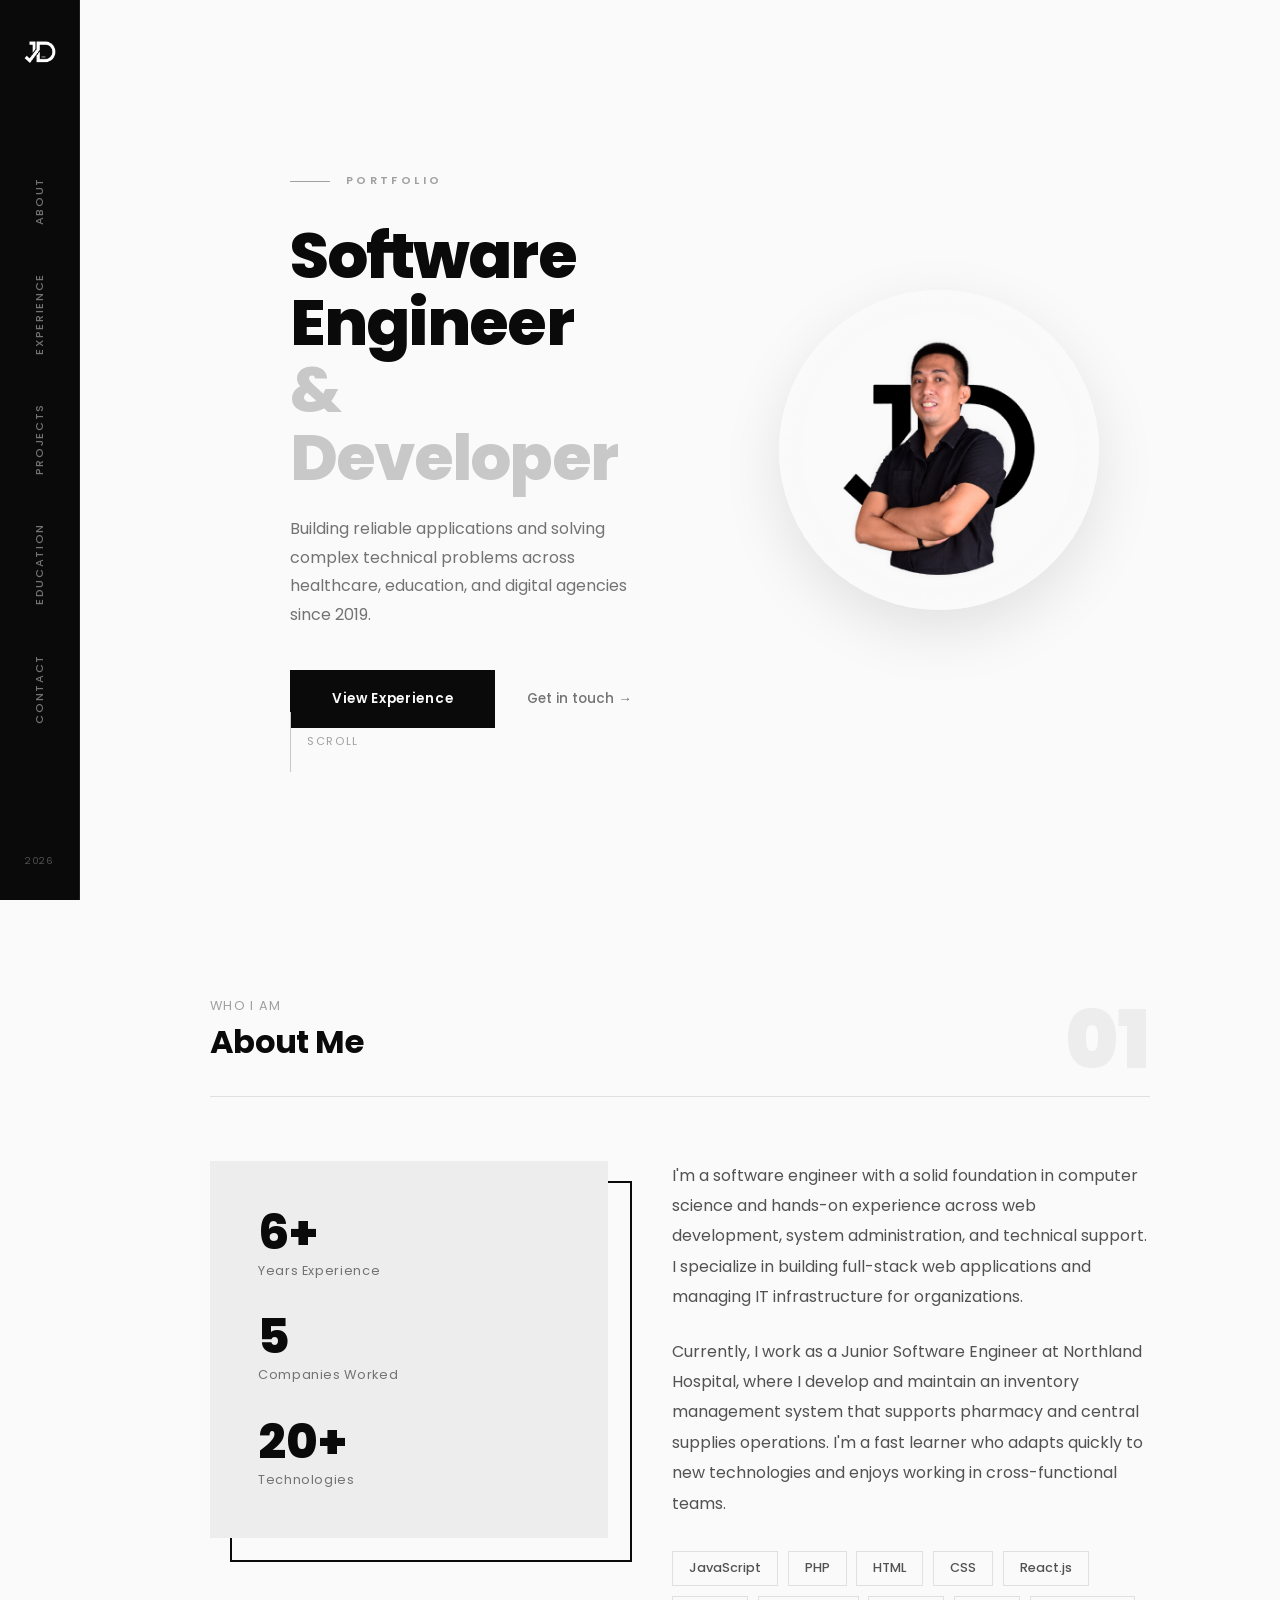
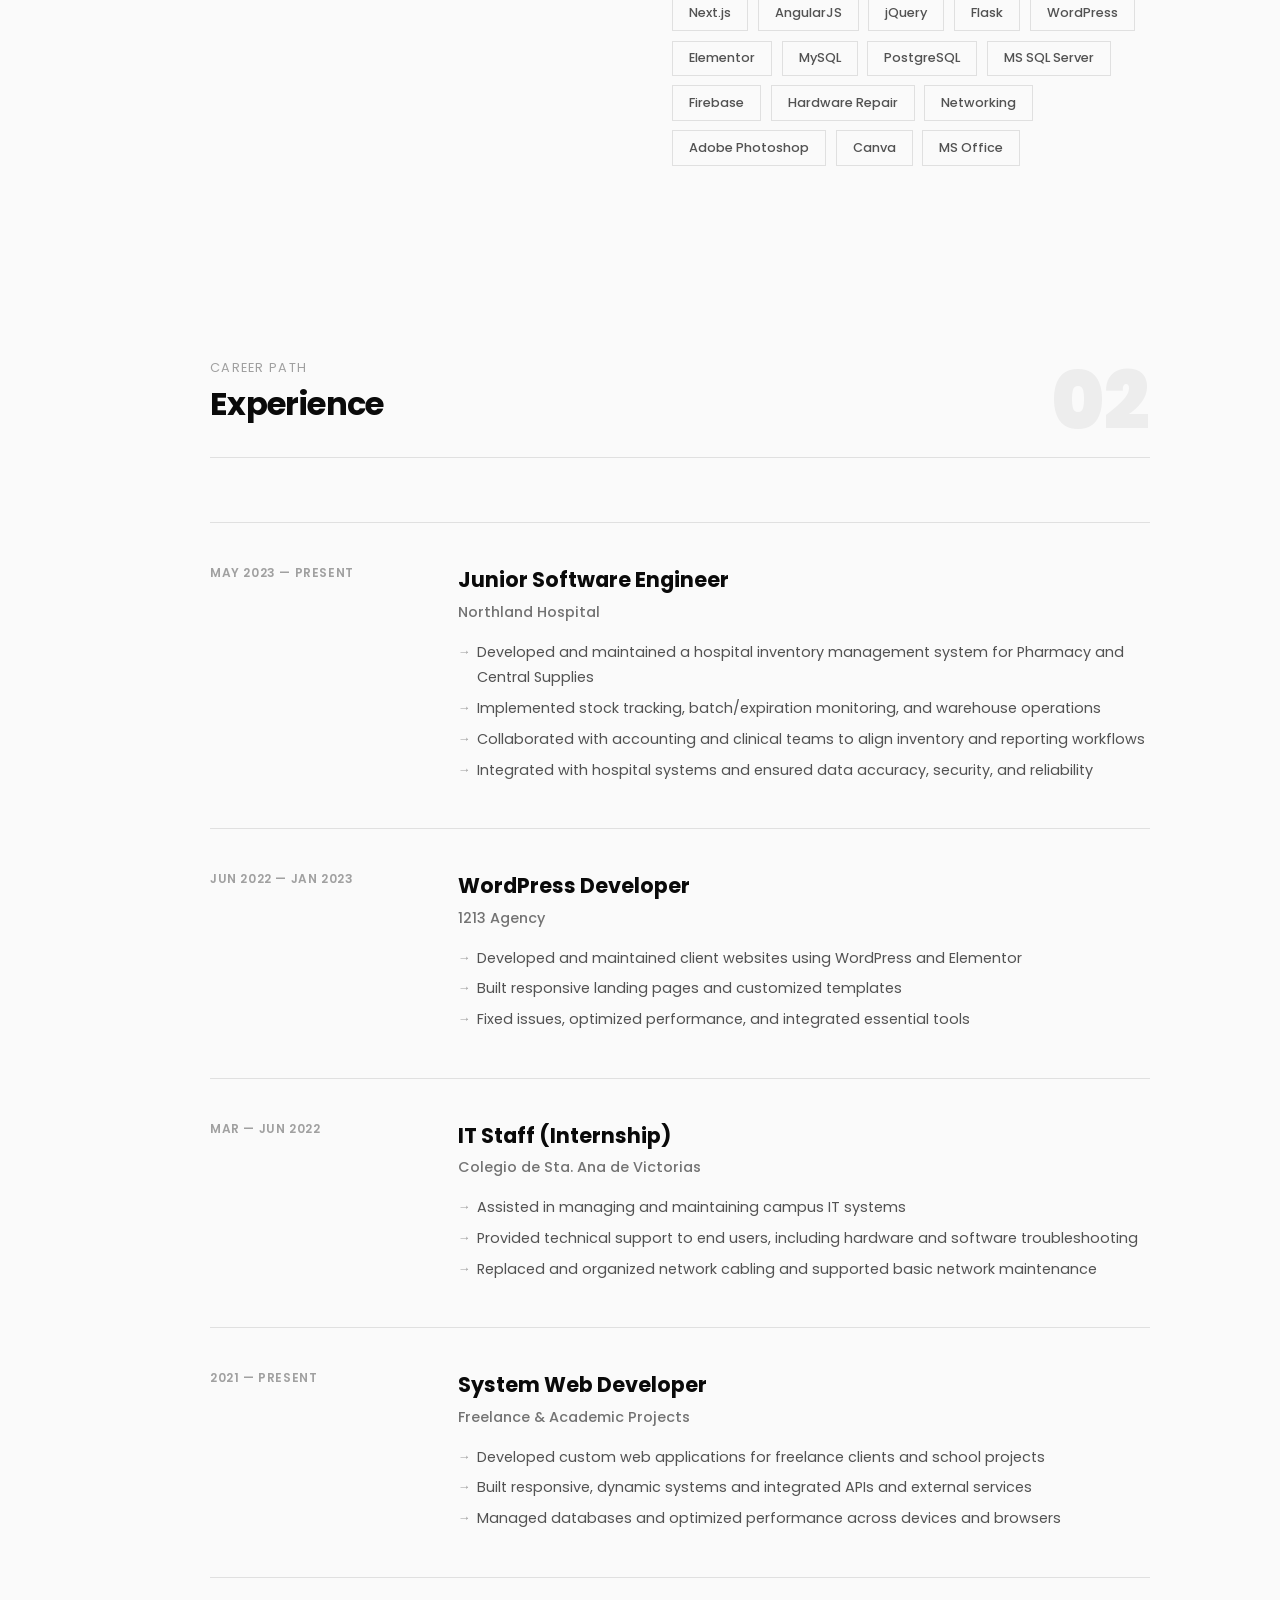
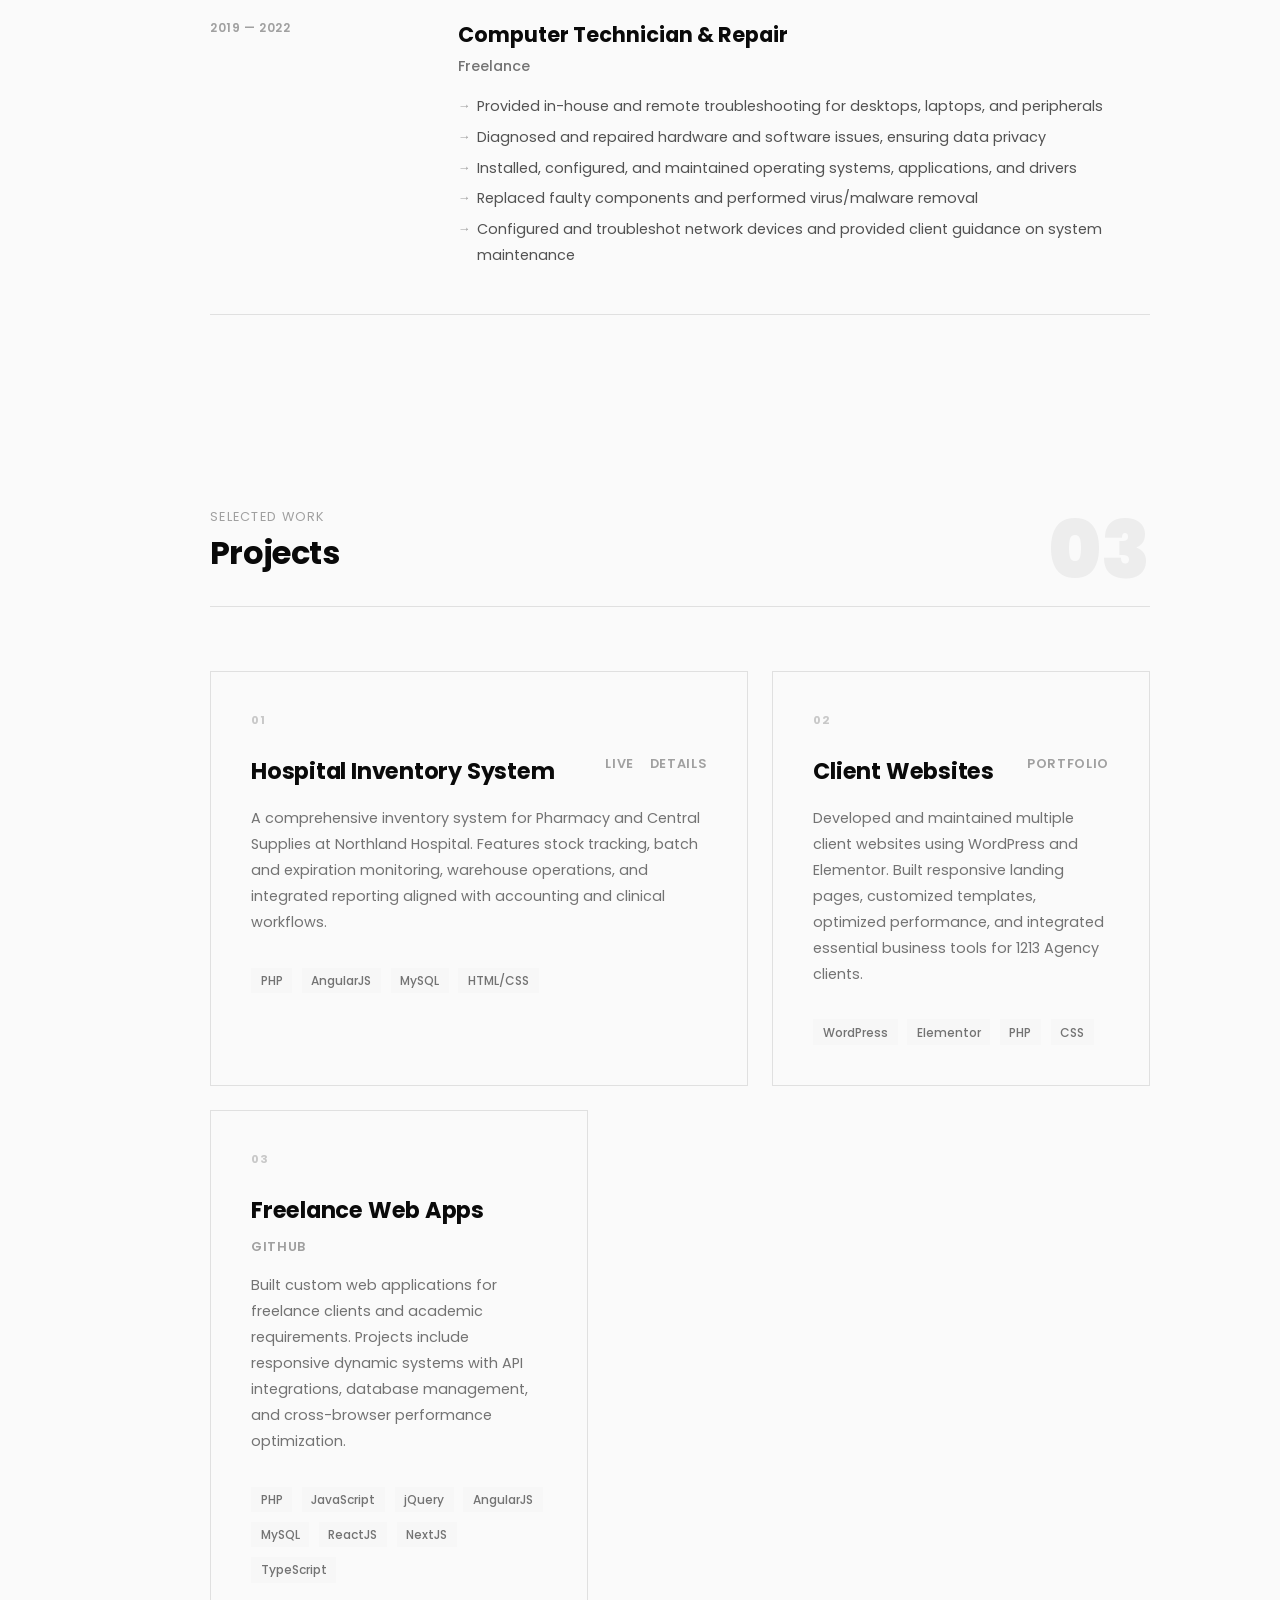
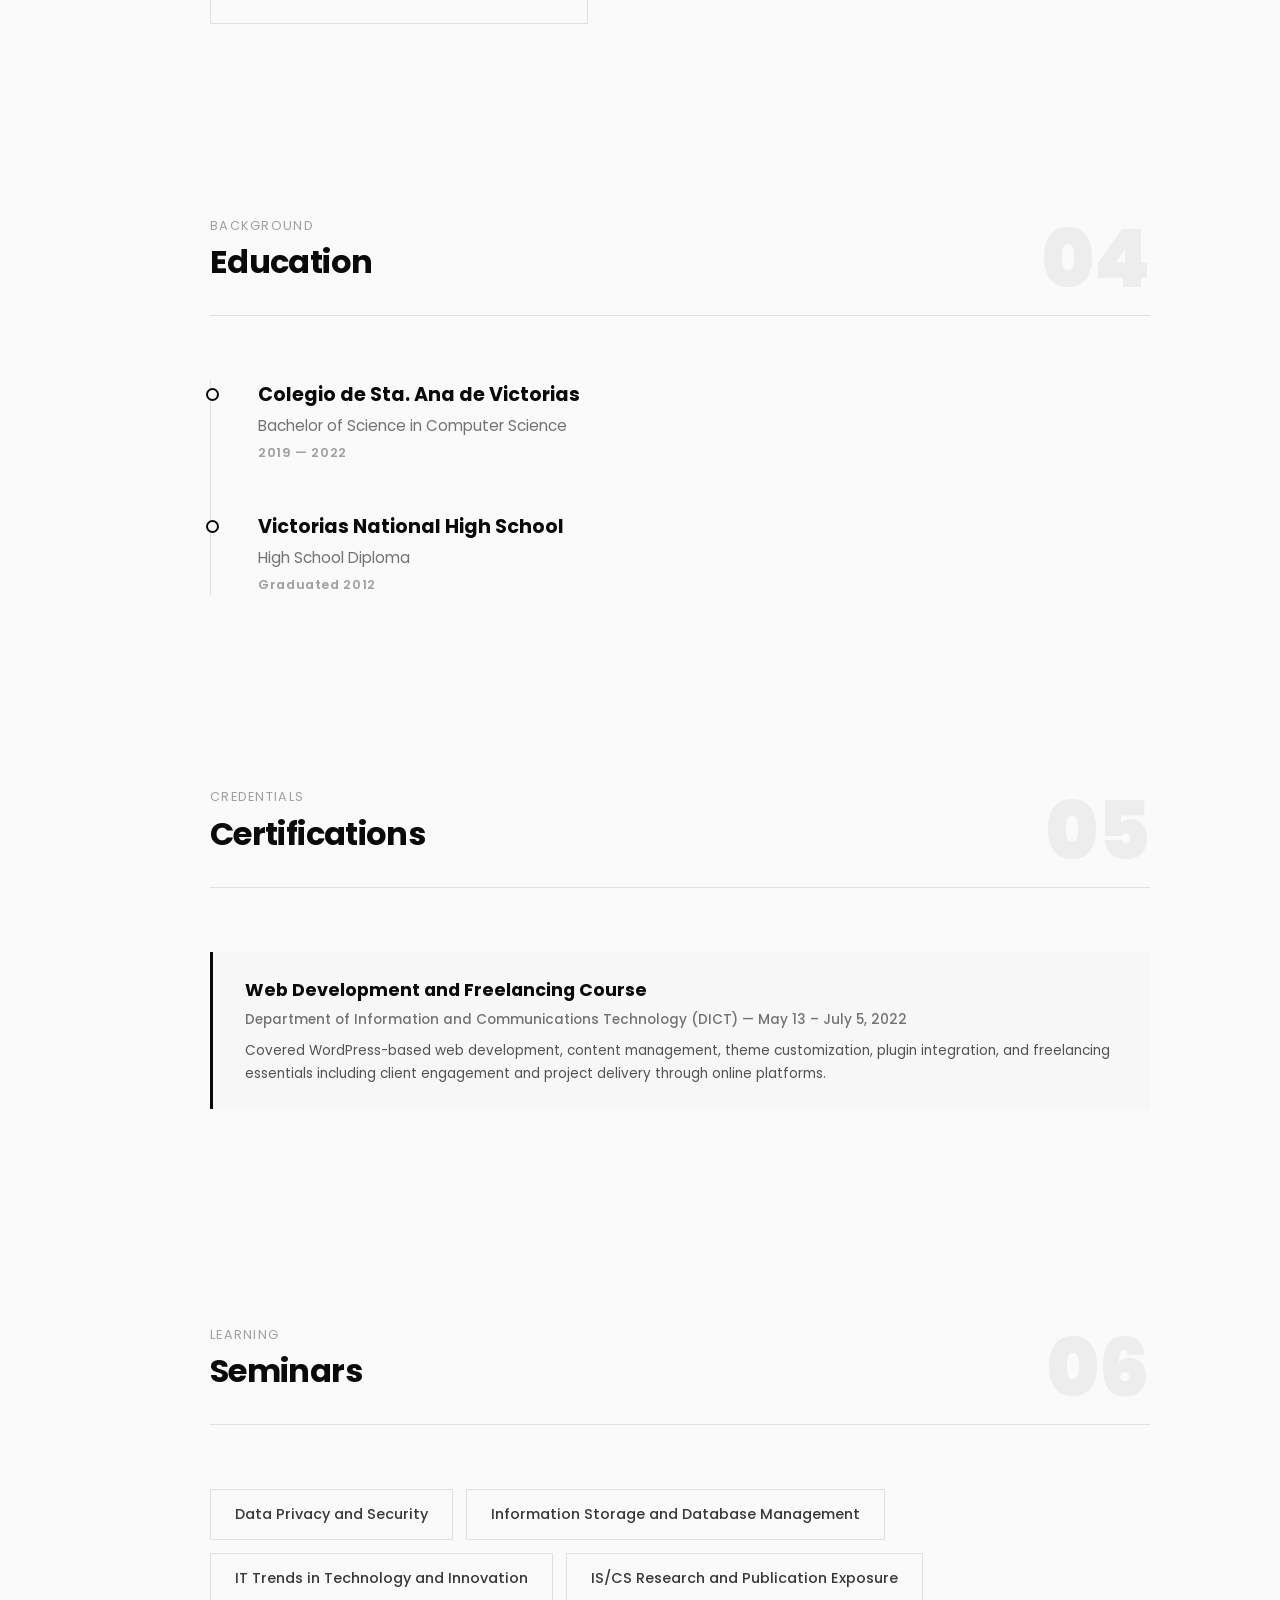
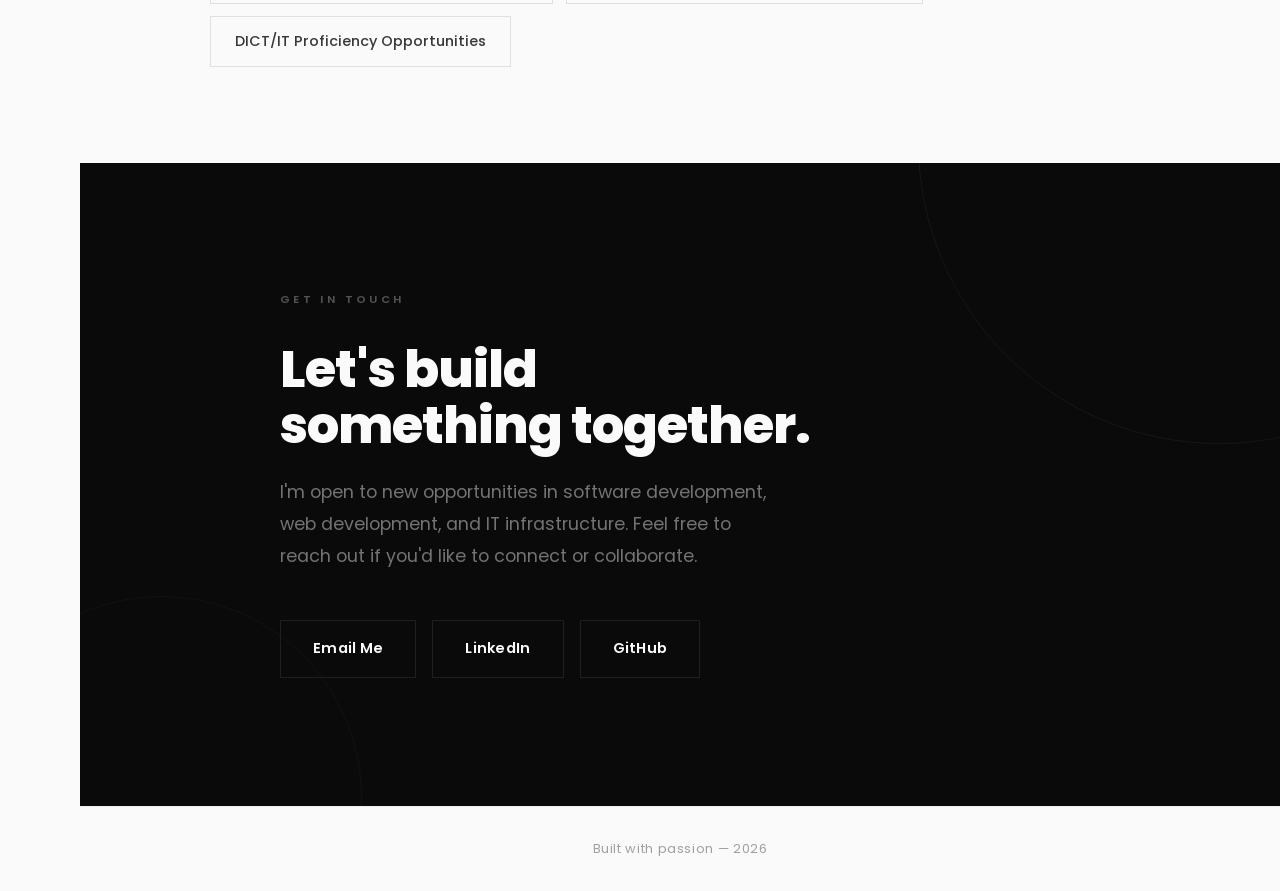
==== index.html @ 2bf2dcb6 "5620261133AM" ====
<!DOCTYPE html>
<html lang="en">
<head>
    <meta charset="UTF-8">
    <meta name="viewport" content="width=device-width, initial-scale=1.0">
    <title>JLDEMS</title>

    <link rel="stylesheet" href="assets/css/font.css">
    <link rel="stylesheet" href="assets/css/style.css">
    <link rel="icon" type="image/png" href="assets/images/favicon.png">
</head>
<body>

    <button class="mobile-toggle" onclick="toggleMobile()" aria-label="Toggle menu">
        <span></span>
        <span></span>
        <span></span>
    </button>

    <!-- Vertical Navigation -->
    <nav id="mainNav">
        <div class="nav-logo" >
            <a href="#hero">
                <img src="assets/images/logo.png" alt="JD Logo" style="width: 40px; height: auto; filter: invert(1);">
            </a>
        </div>
        <ul class="nav-links">
            <li><a href="#about" class="active">About</a></li>
            <li><a href="#experience">Experience</a></li>
            <li><a href="#projects">Projects</a></li>
            <li><a href="#education">Education</a></li>
            <li><a href="#contact">Contact</a></li>
        </ul>
        <div class="nav-number">2026</div>
    </nav>

    <div class="main-content">
        <!-- Hero -->
        <section class="hero" id="hero">
            <div class="hero-left">
                <div class="hero-label">Portfolio</div>
                <!-- HERO LOGO - Uncomment to show your logo in the hero section-->
                <!-- <div class="hero-logo" style="margin-bottom: 1.5rem;">
                    <img src="assets/images/logo.png" alt="JD Logo" style="width: 80px; height: auto;">
                </div> -->
                
                <h1 class="hero-title">
                    Software<br>Engineer
                    <span>& Developer</span>
                </h1>
                <p class="hero-desc">
                    Building reliable applications and solving complex technical problems 
                    across healthcare, education, and digital agencies since 2019.
                </p>
                <div class="hero-cta">
                    <a href="#experience" class="cta-btn"><span>View Experience</span></a>
                    <a href="#contact" class="cta-link">Get in touch →</a>
                </div>
                <div class="hero-scroll">
                    <div class="scroll-line"></div>
                    <span>Scroll</span>
                </div>
            </div>
            
        
            <div class="hero-right">
                <div class="hero-photo-frame">
                    <img src="assets/images/jldems3.png" alt="Profile Photo" class="hero-photo">
                </div>
            </div>
        </section>

        <!-- About -->
        <section id="about">
            <div class="section-header reveal">
                <div>
                    <div class="section-subtitle">Who I Am</div>
                    <h2 class="section-title">About Me</h2>
                </div>
                <div class="section-num">01</div>
            </div>
            <div class="about-grid">
                <div class="about-visual reveal">
                    <div class="about-visual-inner">
                        <div class="about-stat">
                            <div class="stat-num">6+</div>
                            <div class="stat-label">Years Experience</div>
                        </div>
                        <div class="about-stat">
                            <div class="stat-num">5</div>
                            <div class="stat-label">Companies Worked</div>
                        </div>
                        <div class="about-stat">
                            <div class="stat-num">20+</div>
                            <div class="stat-label">Technologies</div>
                        </div>
                    </div>
                </div>
                <div class="reveal">
                    <div class="about-text">
                        <p>
                            I'm a software engineer with a solid foundation in computer science and hands-on 
                            experience across web development, system administration, and technical support. 
                            I specialize in building full-stack web applications and managing IT infrastructure 
                            for organizations.
                        </p>
                        <p>
                            Currently, I work as a Junior Software Engineer at Northland Hospital, where I develop 
                            and maintain an inventory management system that supports pharmacy and central supplies 
                            operations. I'm a fast learner who adapts quickly to new technologies and enjoys working 
                            in cross-functional teams.
                        </p>
                    </div>
                    <div class="skills-cloud">
                        <span class="skill-pill">JavaScript</span>
                        <span class="skill-pill">PHP</span>
                        <span class="skill-pill">HTML</span>
                        <span class="skill-pill">CSS</span>
                        <span class="skill-pill">React.js</span>
                        <span class="skill-pill">Next.js</span>
                        <span class="skill-pill">AngularJS</span>
                        <span class="skill-pill">jQuery</span>
                        <span class="skill-pill">Flask</span>
                        <span class="skill-pill">WordPress</span>
                        <span class="skill-pill">Elementor</span>
                        <span class="skill-pill">MySQL</span>
                        <span class="skill-pill">PostgreSQL</span>
                        <span class="skill-pill">MS SQL Server</span>
                        <span class="skill-pill">Firebase</span>
                        <span class="skill-pill">Hardware Repair</span>
                        <span class="skill-pill">Networking</span>
                        <span class="skill-pill">Adobe Photoshop</span>
                        <span class="skill-pill">Canva</span>
                        <span class="skill-pill">MS Office</span>
                    </div>
                

        
        </section>

        <!-- Experience -->
        <section id="experience">
            <div class="section-header reveal">
                <div>
                    <div class="section-subtitle">Career Path</div>
                    <h2 class="section-title">Experience</h2>
                </div>
                <div class="section-num">02</div>
            </div>
            <div class="exp-list stagger-children">
                <div class="exp-card">
                    <div class="exp-date">May 2023 — Present</div>
                    <div class="exp-content">
                        <h3>Junior Software Engineer</h3>
                        <div class="exp-company">Northland Hospital</div>
                        <div class="exp-desc">
                            <ul>
                                <li>Developed and maintained a hospital inventory management system for Pharmacy and Central Supplies</li>
                                <li>Implemented stock tracking, batch/expiration monitoring, and warehouse operations</li>
                                <li>Collaborated with accounting and clinical teams to align inventory and reporting workflows</li>
                                <li>Integrated with hospital systems and ensured data accuracy, security, and reliability</li>
                            </ul>
                        </div>
                    </div>
                </div>
                <div class="exp-card">
                    <div class="exp-date">Jun 2022 — Jan 2023</div>
                    <div class="exp-content">
                        <h3>WordPress Developer</h3>
                        <div class="exp-company">1213 Agency</div>
                        <div class="exp-desc">
                            <ul>
                                <li>Developed and maintained client websites using WordPress and Elementor</li>
                                <li>Built responsive landing pages and customized templates</li>
                                <li>Fixed issues, optimized performance, and integrated essential tools</li>
                            </ul>
                        </div>
                    </div>
                </div>
                <div class="exp-card">
                    <div class="exp-date">Mar — Jun 2022</div>
                    <div class="exp-content">
                        <h3>IT Staff (Internship)</h3>
                        <div class="exp-company">Colegio de Sta. Ana de Victorias</div>
                        <div class="exp-desc">
                            <ul>
                                <li>Assisted in managing and maintaining campus IT systems</li>
                                <li>Provided technical support to end users, including hardware and software troubleshooting</li>
                                <li>Replaced and organized network cabling and supported basic network maintenance</li>
                            </ul>
                        </div>
                    </div>
                </div>
                <div class="exp-card">
                    <div class="exp-date">2021 — Present</div>
                    <div class="exp-content">
                        <h3>System Web Developer</h3>
                        <div class="exp-company">Freelance & Academic Projects</div>
                        <div class="exp-desc">
                            <ul>
                                <li>Developed custom web applications for freelance clients and school projects</li>
                                <li>Built responsive, dynamic systems and integrated APIs and external services</li>
                                <li>Managed databases and optimized performance across devices and browsers</li>
                            </ul>
                        </div>
                    </div>
                </div>
                <div class="exp-card">
                    <div class="exp-date">2019 — 2022</div>
                    <div class="exp-content">
                        <h3>Computer Technician & Repair</h3>
                        <div class="exp-company">Freelance</div>
                        <div class="exp-desc">
                            <ul>
                                <li>Provided in-house and remote troubleshooting for desktops, laptops, and peripherals</li>
                                <li>Diagnosed and repaired hardware and software issues, ensuring data privacy</li>
                                <li>Installed, configured, and maintained operating systems, applications, and drivers</li>
                                <li>Replaced faulty components and performed virus/malware removal</li>
                                <li>Configured and troubleshot network devices and provided client guidance on system maintenance</li>
                            </ul>
                        </div>
                    </div>
                </div>
            </div>
        </section>

        <!-- Projects -->
        <section id="projects">
            <div class="section-header reveal">
                <div>
                    <div class="section-subtitle">Selected Work</div>
                    <h2 class="section-title">Projects</h2>
                </div>
                <div class="section-num">03</div>
            </div>
            <div class="projects-grid stagger-children">
                <div class="project-card">
                    <div class="project-num">01</div>
                    <div class="project-header">
                        <h3 class="project-title">Hospital Inventory System</h3>
                        <div class="project-links">
                            <a href="#">Live</a>
                            <a href="#">Details</a>
                        </div>
                    </div>
                    <p class="project-desc">
                        A comprehensive inventory system for Pharmacy and Central Supplies at Northland Hospital. 
                        Features stock tracking, batch and expiration monitoring, warehouse operations, 
                        and integrated reporting aligned with accounting and clinical workflows.
                    </p>
                    <div class="project-tech">
                        <span class="tech-dot">PHP</span>
                        <span class="tech-dot">AngularJS</span>
                        <span class="tech-dot">MySQL</span>
                        <span class="tech-dot">HTML/CSS</span>
                    </div>
                </div>

                <div class="project-card">
                    <div class="project-num">02</div>
                    <div class="project-header">
                        <h3 class="project-title">Client Websites</h3>
                        <div class="project-links">
                            <a href="client-websites.html">Portfolio</a>
                        </div>
                    </div>
                    <p class="project-desc">
                        Developed and maintained multiple client websites using WordPress and Elementor. 
                        Built responsive landing pages, customized templates, optimized performance, 
                        and integrated essential business tools for 1213 Agency clients.
                    </p>
                    <div class="project-tech">
                        <span class="tech-dot">WordPress</span>
                        <span class="tech-dot">Elementor</span>
                        <span class="tech-dot">PHP</span>
                        <span class="tech-dot">CSS</span>
                    </div>
                </div>

                <div class="project-card">
                    <div class="project-num">03</div>
                    <div class="project-header">
                        <h3 class="project-title">Freelance Web Apps</h3>
                        <div class="project-links">
                            <a href="#">GitHub</a>
                        </div>
                    </div>
                    <p class="project-desc">
                        Built custom web applications for freelance clients and academic requirements. 
                        Projects include responsive dynamic systems with API integrations, database management, 
                        and cross-browser performance optimization.
                    </p>
                    <div class="project-tech">
                        <span class="tech-dot">PHP</span>
                        <span class="tech-dot">JavaScript</span>
                        <span class="tech-dot">jQuery</span>
                        <span class="tech-dot">AngularJS</span>
                        <span class="tech-dot">MySQL</span> 
                        <span class="tech-dot">ReactJS</span> 
                        <span class="tech-dot">NextJS</span> 
                        <span class="tech-dot">TypeScript</span> 
                    </div>
                </div>
            </div>
        </section>

        <!-- Education -->
        <section id="education">
            <div class="section-header reveal">
                <div>
                    <div class="section-subtitle">Background</div>
                    <h2 class="section-title">Education</h2>
                </div>
                <div class="section-num">04</div>
            </div>
            <div class="edu-timeline reveal">
                <div class="edu-item">
                    <div class="edu-school">Colegio de Sta. Ana de Victorias</div>
                    <div class="edu-degree">Bachelor of Science in Computer Science</div>
                    <div class="edu-date">2019 — 2022</div>
                </div>
                <div class="edu-item">
                    <div class="edu-school">Victorias National High School</div>
                    <div class="edu-degree">High School Diploma</div>
                    <div class="edu-date">Graduated 2012</div>
                </div>
            </div>
        </section>

        <!-- Certifications -->
        <section>
            <div class="section-header reveal">
                <div>
                    <div class="section-subtitle">Credentials</div>
                    <h2 class="section-title">Certifications</h2>
                </div>
                <div class="section-num">05</div>
            </div>
            <div class="reveal">
                <div class="cert-card">
                    <div class="cert-title">Web Development and Freelancing Course</div>
                    <div class="cert-org">Department of Information and Communications Technology (DICT) — May 13 – July 5, 2022</div>
                    <div class="cert-desc">
                        Covered WordPress-based web development, content management, theme customization, 
                        plugin integration, and freelancing essentials including client engagement and 
                        project delivery through online platforms.
                    </div>
                </div>
            </div>
        </section>

        <!-- Seminars -->
        <section>
            <div class="section-header reveal">
                <div>
                    <div class="section-subtitle">Learning</div>
                    <h2 class="section-title">Seminars</h2>
                </div>
                <div class="section-num">06</div>
            </div>
            <div class="seminar-cloud reveal">
                <span class="seminar-tag">Data Privacy and Security</span>
                <span class="seminar-tag">Information Storage and Database Management</span>
                <span class="seminar-tag">IT Trends in Technology and Innovation</span>
                <span class="seminar-tag">IS/CS Research and Publication Exposure</span>
                <span class="seminar-tag">DICT/IT Proficiency Opportunities</span>
            </div>
        </section> 
    </div>

    <!-- Contact -->
    <section class="contact-section" id="contact">
        <div class="contact-container">
            <div class="contact-label">Get in Touch</div>
            <h2 class="contact-title">Let's build<br>something together.</h2>
            <p class="contact-text">
                I'm open to new opportunities in software development, web development, and IT infrastructure. 
                Feel free to reach out if you'd like to connect or collaborate.
            </p>
            <div class="contact-links">
                <a href="mailto:johnlyricdemegillo.com" target="_blank" rel="noopener noreferrer">Email Me</a>
                <a href="https://www.linkedin.com/in/john-lyric-demegillo-83218523b" target="_blank" rel="noopener noreferrer">LinkedIn</a>
                <a href="https://github.com/jldems" target="_blank" rel="noopener noreferrer">GitHub</a>
            </div>
        </div>
    </section>

    
    <footer>
        <p>Built with passion — 2026</p>
    </footer>

    <script src="assets/js/app.js"></script>
    <script src="assets/js/carousel.js"></script>

</body>
</html>
---- assets/css/font.css ----
/* devanagari */
@font-face {
  font-family: 'Poppins';
  font-style: normal;
  font-weight: 300;
  font-display: swap;
  src: url(../fonts/pxiByp8kv8JHgFVrLDz8Z11lFc-K.woff2) format('woff2');
  unicode-range: U+0900-097F, U+1CD0-1CF9, U+200C-200D, U+20A8, U+20B9, U+20F0, U+25CC, U+A830-A839, U+A8E0-A8FF, U+11B00-11B09;
}
/* latin-ext */
@font-face {
  font-family: 'Poppins';
  font-style: normal;
  font-weight: 300;
  font-display: swap;
  src: url(../fonts/pxiByp8kv8JHgFVrLDz8Z1JlFc-K.woff2) format('woff2');
  unicode-range: U+0100-02BA, U+02BD-02C5, U+02C7-02CC, U+02CE-02D7, U+02DD-02FF, U+0304, U+0308, U+0329, U+1D00-1DBF, U+1E00-1E9F, U+1EF2-1EFF, U+2020, U+20A0-20AB, U+20AD-20C0, U+2113, U+2C60-2C7F, U+A720-A7FF;
}
/* latin */
@font-face {
  font-family: 'Poppins';
  font-style: normal;
  font-weight: 300;
  font-display: swap;
  src: url(../fonts/pxiByp8kv8JHgFVrLDz8Z1xlFQ.woff2) format('woff2');
  unicode-range: U+0000-00FF, U+0131, U+0152-0153, U+02BB-02BC, U+02C6, U+02DA, U+02DC, U+0304, U+0308, U+0329, U+2000-206F, U+20AC, U+2122, U+2191, U+2193, U+2212, U+2215, U+FEFF, U+FFFD;
}
/* devanagari */
@font-face {
  font-family: 'Poppins';
  font-style: normal;
  font-weight: 400;
  font-display: swap;
  src: url(../fonts/pxiEyp8kv8JHgFVrJJbecmNE.woff2) format('woff2');
  unicode-range: U+0900-097F, U+1CD0-1CF9, U+200C-200D, U+20A8, U+20B9, U+20F0, U+25CC, U+A830-A839, U+A8E0-A8FF, U+11B00-11B09;
}
/* latin-ext */
@font-face {
  font-family: 'Poppins';
  font-style: normal;
  font-weight: 400;
  font-display: swap;
  src: url(../fonts/pxiEyp8kv8JHgFVrJJnecmNE.woff2) format('woff2');
  unicode-range: U+0100-02BA, U+02BD-02C5, U+02C7-02CC, U+02CE-02D7, U+02DD-02FF, U+0304, U+0308, U+0329, U+1D00-1DBF, U+1E00-1E9F, U+1EF2-1EFF, U+2020, U+20A0-20AB, U+20AD-20C0, U+2113, U+2C60-2C7F, U+A720-A7FF;
}
/* latin */
@font-face {
  font-family: 'Poppins';
  font-style: normal;
  font-weight: 400;
  font-display: swap;
  src: url(../fonts/pxiEyp8kv8JHgFVrJJfecg.woff2) format('woff2');
  unicode-range: U+0000-00FF, U+0131, U+0152-0153, U+02BB-02BC, U+02C6, U+02DA, U+02DC, U+0304, U+0308, U+0329, U+2000-206F, U+20AC, U+2122, U+2191, U+2193, U+2212, U+2215, U+FEFF, U+FFFD;
}
/* devanagari */
@font-face {
  font-family: 'Poppins';
  font-style: normal;
  font-weight: 500;
  font-display: swap;
  src: url(../fonts/pxiByp8kv8JHgFVrLGT9Z11lFc-K.woff2) format('woff2');
  unicode-range: U+0900-097F, U+1CD0-1CF9, U+200C-200D, U+20A8, U+20B9, U+20F0, U+25CC, U+A830-A839, U+A8E0-A8FF, U+11B00-11B09;
}
/* latin-ext */
@font-face {
  font-family: 'Poppins';
  font-style: normal;
  font-weight: 500;
  font-display: swap;
  src: url(../fonts/pxiByp8kv8JHgFVrLGT9Z1JlFc-K.woff2) format('woff2');
  unicode-range: U+0100-02BA, U+02BD-02C5, U+02C7-02CC, U+02CE-02D7, U+02DD-02FF, U+0304, U+0308, U+0329, U+1D00-1DBF, U+1E00-1E9F, U+1EF2-1EFF, U+2020, U+20A0-20AB, U+20AD-20C0, U+2113, U+2C60-2C7F, U+A720-A7FF;
}
/* latin */
@font-face {
  font-family: 'Poppins';
  font-style: normal;
  font-weight: 500;
  font-display: swap;
  src: url(../fonts/pxiByp8kv8JHgFVrLGT9Z1xlFQ.woff2) format('woff2');
  unicode-range: U+0000-00FF, U+0131, U+0152-0153, U+02BB-02BC, U+02C6, U+02DA, U+02DC, U+0304, U+0308, U+0329, U+2000-206F, U+20AC, U+2122, U+2191, U+2193, U+2212, U+2215, U+FEFF, U+FFFD;
}
/* devanagari */
@font-face {
  font-family: 'Poppins';
  font-style: normal;
  font-weight: 600;
  font-display: swap;
  src: url(../fonts/pxiByp8kv8JHgFVrLEj6Z11lFc-K.woff2) format('woff2');
  unicode-range: U+0900-097F, U+1CD0-1CF9, U+200C-200D, U+20A8, U+20B9, U+20F0, U+25CC, U+A830-A839, U+A8E0-A8FF, U+11B00-11B09;
}
/* latin-ext */
@font-face {
  font-family: 'Poppins';
  font-style: normal;
  font-weight: 600;
  font-display: swap;
  src: url(../fonts/pxiByp8kv8JHgFVrLEj6Z1JlFc-K.woff2) format('woff2');
  unicode-range: U+0100-02BA, U+02BD-02C5, U+02C7-02CC, U+02CE-02D7, U+02DD-02FF, U+0304, U+0308, U+0329, U+1D00-1DBF, U+1E00-1E9F, U+1EF2-1EFF, U+2020, U+20A0-20AB, U+20AD-20C0, U+2113, U+2C60-2C7F, U+A720-A7FF;
}
/* latin */
@font-face {
  font-family: 'Poppins';
  font-style: normal;
  font-weight: 600;
  font-display: swap;
  src: url(../fonts/pxiByp8kv8JHgFVrLEj6Z1xlFQ.woff2) format('woff2');
  unicode-range: U+0000-00FF, U+0131, U+0152-0153, U+02BB-02BC, U+02C6, U+02DA, U+02DC, U+0304, U+0308, U+0329, U+2000-206F, U+20AC, U+2122, U+2191, U+2193, U+2212, U+2215, U+FEFF, U+FFFD;
}
/* devanagari */
@font-face {
  font-family: 'Poppins';
  font-style: normal;
  font-weight: 700;
  font-display: swap;
  src: url(../fonts/pxiByp8kv8JHgFVrLCz7Z11lFc-K.woff2) format('woff2');
  unicode-range: U+0900-097F, U+1CD0-1CF9, U+200C-200D, U+20A8, U+20B9, U+20F0, U+25CC, U+A830-A839, U+A8E0-A8FF, U+11B00-11B09;
}
/* latin-ext */
@font-face {
  font-family: 'Poppins';
  font-style: normal;
  font-weight: 700;
  font-display: swap;
  src: url(../fonts/pxiByp8kv8JHgFVrLCz7Z1JlFc-K.woff2) format('woff2');
  unicode-range: U+0100-02BA, U+02BD-02C5, U+02C7-02CC, U+02CE-02D7, U+02DD-02FF, U+0304, U+0308, U+0329, U+1D00-1DBF, U+1E00-1E9F, U+1EF2-1EFF, U+2020, U+20A0-20AB, U+20AD-20C0, U+2113, U+2C60-2C7F, U+A720-A7FF;
}
/* latin */
@font-face {
  font-family: 'Poppins';
  font-style: normal;
  font-weight: 700;
  font-display: swap;
  src: url(../fonts/pxiByp8kv8JHgFVrLCz7Z1xlFQ.woff2) format('woff2');
  unicode-range: U+0000-00FF, U+0131, U+0152-0153, U+02BB-02BC, U+02C6, U+02DA, U+02DC, U+0304, U+0308, U+0329, U+2000-206F, U+20AC, U+2122, U+2191, U+2193, U+2212, U+2215, U+FEFF, U+FFFD;
}
/* devanagari */
@font-face {
  font-family: 'Poppins';
  font-style: normal;
  font-weight: 800;
  font-display: swap;
  src: url(../fonts/pxiByp8kv8JHgFVrLDD4Z11lFc-K.woff2) format('woff2');
  unicode-range: U+0900-097F, U+1CD0-1CF9, U+200C-200D, U+20A8, U+20B9, U+20F0, U+25CC, U+A830-A839, U+A8E0-A8FF, U+11B00-11B09;
}
/* latin-ext */
@font-face {
  font-family: 'Poppins';
  font-style: normal;
  font-weight: 800;
  font-display: swap;
  src: url(../fonts/pxiByp8kv8JHgFVrLDD4Z1JlFc-K.woff2) format('woff2');
  unicode-range: U+0100-02BA, U+02BD-02C5, U+02C7-02CC, U+02CE-02D7, U+02DD-02FF, U+0304, U+0308, U+0329, U+1D00-1DBF, U+1E00-1E9F, U+1EF2-1EFF, U+2020, U+20A0-20AB, U+20AD-20C0, U+2113, U+2C60-2C7F, U+A720-A7FF;
}
/* latin */
@font-face {
  font-family: 'Poppins';
  font-style: normal;
  font-weight: 800;
  font-display: swap;
  src: url(../fonts/pxiByp8kv8JHgFVrLDD4Z1xlFQ.woff2) format('woff2');
  unicode-range: U+0000-00FF, U+0131, U+0152-0153, U+02BB-02BC, U+02C6, U+02DA, U+02DC, U+0304, U+0308, U+0329, U+2000-206F, U+20AC, U+2122, U+2191, U+2193, U+2212, U+2215, U+FEFF, U+FFFD;
}
/* devanagari */
@font-face {
  font-family: 'Poppins';
  font-style: normal;
  font-weight: 900;
  font-display: swap;
  src: url(../fonts/pxiByp8kv8JHgFVrLBT5Z11lFc-K.woff2) format('woff2');
  unicode-range: U+0900-097F, U+1CD0-1CF9, U+200C-200D, U+20A8, U+20B9, U+20F0, U+25CC, U+A830-A839, U+A8E0-A8FF, U+11B00-11B09;
}
/* latin-ext */
@font-face {
  font-family: 'Poppins';
  font-style: normal;
  font-weight: 900;
  font-display: swap;
  src: url(../fonts/pxiByp8kv8JHgFVrLBT5Z1JlFc-K.woff2) format('woff2');
  unicode-range: U+0100-02BA, U+02BD-02C5, U+02C7-02CC, U+02CE-02D7, U+02DD-02FF, U+0304, U+0308, U+0329, U+1D00-1DBF, U+1E00-1E9F, U+1EF2-1EFF, U+2020, U+20A0-20AB, U+20AD-20C0, U+2113, U+2C60-2C7F, U+A720-A7FF;
}
/* latin */
@font-face {
  font-family: 'Poppins';
  font-style: normal;
  font-weight: 900;
  font-display: swap;
  src: url(../fonts/pxiByp8kv8JHgFVrLBT5Z1xlFQ.woff2) format('woff2');
  unicode-range: U+0000-00FF, U+0131, U+0152-0153, U+02BB-02BC, U+02C6, U+02DA, U+02DC, U+0304, U+0308, U+0329, U+2000-206F, U+20AC, U+2122, U+2191, U+2193, U+2212, U+2215, U+FEFF, U+FFFD;
}
---- assets/css/style.css ----
* {
    margin: 0;
    padding: 0;
    box-sizing: border-box;
}

:root {
    --black: #0a0a0a;
    --white: #fafafa;
    --gray-50: #f7f7f7;
    --gray-100: #ededed;
    --gray-200: #e0e0e0;
    --gray-300: #c8c8c8;
    --gray-400: #a0a0a0;
    --gray-500: #737373;
    --gray-600: #525252;
    --gray-700: #383838;
    --gray-800: #1f1f1f;
    --gray-900: #111111;
}

html {
    scroll-behavior: smooth;
}

body {
    font-family: 'Poppins', sans-serif;
    background-color: var(--white);
    color: var(--black);
    line-height: 1.6;
    overflow-x: hidden;
}

::selection {
    background: var(--black);
    color: var(--white);
}

::-webkit-scrollbar {
    width: 6px;
}
::-webkit-scrollbar-track {
    background: var(--gray-100);
}
::-webkit-scrollbar-thumb {
    background: var(--black);
}

/* ========== NAVIGATION ========== */
nav {
    position: fixed;
    left: 0;
    top: 0;
    width: 80px;
    height: 100vh;
    background: var(--black);
    z-index: 1000;
    display: flex;
    flex-direction: column;
    align-items: center;
    justify-content: center;
    gap: 0;
    border-right: 1px solid var(--gray-800);
}

.nav-logo {
    position: absolute;
    top: 2rem;
    writing-mode: vertical-rl;
    text-orientation: mixed; 
    font-weight: 800;
    font-size: 0.75rem;
    letter-spacing: 0.2em;
    color: var(--white);
    text-transform: uppercase;
}

.nav-logo img {
    width: 40px;
    height: auto;
    filter: invert(1);
}

.nav-links {
    display: flex;
    flex-direction: column;
    gap: 0;
    list-style: none;
    width: 100%;
}

.nav-links a {
    writing-mode: vertical-rl;
    text-orientation: mixed;
    transform: rotate(180deg);
    text-decoration: none;
    color: var(--gray-500);
    font-weight: 500;
    font-size: 0.7rem;
    letter-spacing: 0.15em;
    text-transform: uppercase;
    padding: 1.5rem 0;
    transition: all 0.4s cubic-bezier(0.4, 0, 0.2, 1);
    position: relative;
    display: flex;
    align-items: center;
    justify-content: center;
    width: 100%;
}

.nav-links a::before {
    content: '';
    position: absolute;
    left: 0;
    top: 50%;
    transform: translateY(-50%);
    width: 3px;
    height: 0;
    background: var(--white);
    transition: height 0.4s cubic-bezier(0.4, 0, 0.2, 1);
}

.nav-links a:hover,
.nav-links a.active {
    color: var(--white);
}

.nav-links a:hover::before,
.nav-links a.active::before {
    height: 60%;
}

.nav-number {
    position: absolute;
    bottom: 2rem;
    font-size: 0.6rem;
    color: var(--gray-600);
    letter-spacing: 0.1em;
}

.mobile-toggle {
    display: none;
    position: fixed;
    top: 1.5rem;
    right: 1.5rem;
    z-index: 1001;
    background: var(--black);
    border: none;
    width: 48px;
    height: 48px;
    cursor: pointer;
    flex-direction: column;
    align-items: center;
    justify-content: center;
    gap: 5px;
}

.mobile-toggle span {
    display: block;
    width: 20px;
    height: 2px;
    background: var(--white);
    transition: 0.3s;
}

/* ========== MAIN CONTENT ========== */
.main-content {
    margin-left: 80px;
}

/* ========== HERO ========== */
.hero {
    min-height: 100vh;
    display: grid;
    grid-template-columns: 55% 45%;
    position: relative;
}

.hero-left {
    display: flex;
    flex-direction: column;
    justify-content: center;
    padding: 4rem 5rem;
    position: relative;
}

.hero-logo-img {
    margin-bottom: 1.5rem;
}

.hero-logo-img img {
    width: 60px;
    height: auto;
}

.hero-label {
    font-size: 0.7rem;
    font-weight: 600;
    letter-spacing: 0.3em;
    text-transform: uppercase;
    color: var(--gray-400);
    margin-bottom: 2rem;
    display: flex;
    align-items: center;
    gap: 1rem;
}

.hero-label::before {
    content: '';
    width: 40px;
    height: 1px;
    background: var(--gray-400);
}

.hero-title {
    font-size: clamp(2.5rem, 5vw, 4rem);
    font-weight: 800;
    line-height: 1.05;
    letter-spacing: -0.03em;
    margin-bottom: 1.5rem;
}

.hero-title span {
    display: block;
    color: var(--gray-300);
}

.hero-desc {
    font-size: 1rem;
    color: var(--gray-500);
    max-width: 420px;
    line-height: 1.8;
    margin-bottom: 2.5rem;
}

.hero-cta {
    display: flex;
    align-items: center;
    gap: 2rem;
}

.cta-btn {
    padding: 1rem 2.5rem;
    background: var(--black);
    color: var(--white);
    text-decoration: none;
    font-weight: 600;
    font-size: 0.85rem;
    letter-spacing: 0.05em;
    transition: all 0.3s ease;
    border: 2px solid var(--black);
    position: relative;
    overflow: hidden;
    white-space: nowrap;
}

.cta-btn::before {
    content: '';
    position: absolute;
    top: 0;
    left: -100%;
    width: 100%;
    height: 100%;
    background: var(--white);
    transition: left 0.4s ease;
    z-index: 0;
}

.cta-btn:hover::before {
    left: 0;
}

.cta-btn span {
    position: relative;
    z-index: 1;
}

.cta-btn:hover {
    color: var(--black);
}

.cta-link {
    color: var(--gray-500);
    text-decoration: none;
    font-size: 0.85rem;
    font-weight: 500;
    display: flex;
    align-items: center;
    gap: 0.5rem;
    transition: color 0.3s ease;
    white-space: nowrap;
}

.cta-link:hover {
    color: var(--black);
}

.hero-scroll {
    position: absolute;
    bottom: 2rem;
    left: 5rem;
    display: flex;
    align-items: center;
    gap: 1rem;
    font-size: 0.7rem;
    color: var(--gray-400);
    letter-spacing: 0.15em;
    text-transform: uppercase;
}

.scroll-line {
    width: 1px;
    height: 60px;
    background: var(--gray-300);
    position: relative;
    overflow: hidden;
}

.scroll-line::after {
    content: '';
    position: absolute;
    top: -100%;
    left: 0;
    width: 100%;
    height: 100%;
    background: var(--black);
    animation: scrollDown 2s ease-in-out infinite;
}

@keyframes scrollDown {
    0% { top: -100%; }
    100% { top: 100%; }
}

.hero-right {
    display: flex;
    align-items: center;
    justify-content: center;
    padding: 3rem;
    position: relative;
}

.hero-photo-frame {
    position: relative;
    width: 320px;
    height: 320px;
}

.hero-photo-frame::before {
    content: '';
    position: absolute;
    top: 20px;
    left: 20px;
    width: 100%;
    height: 100%; 
    z-index: 0;
}

.hero-photo {
    position: relative;
    z-index: 1;
    width: 100%;
    height: 100%;
    object-fit: cover;
    border-radius: 50%;
    border: 4px solid var(--white);
    box-shadow: 0 20px 60px rgba(0,0,0,0.1);
}

/* ========== SECTION BASE ========== */
section {
    padding: 6rem 5rem;
    max-width: 1100px;
    margin: 0 auto;
}

.section-header {
    display: flex;
    align-items: flex-end;
    justify-content: space-between;
    margin-bottom: 4rem;
    border-bottom: 1px solid var(--gray-200);
    padding-bottom: 1.5rem;
    flex-wrap: wrap;
    gap: 1rem;
}

.section-num {
    font-size: 5rem;
    font-weight: 900;
    color: var(--gray-100);
    line-height: 0.8;
    user-select: none;
}

.section-title {
    font-size: 2rem;
    font-weight: 700;
    letter-spacing: -0.02em;
    margin-bottom: 0.25rem;
}

.section-subtitle {
    font-size: 0.8rem;
    color: var(--gray-400);
    letter-spacing: 0.1em;
    text-transform: uppercase;
}

/* ========== ABOUT ========== */
.about-grid {
    display: grid;
    grid-template-columns: 1fr 1.2fr;
    gap: 4rem;
    align-items: start;
}

.about-visual {
    position: relative;
}

.about-visual::before {
    content: '';
    position: absolute;
    top: 20px;
    left: 20px;
    width: 100%;
    height: 100%;
    border: 2px solid var(--black);
    z-index: 0;
}

.about-visual-inner {
    background: var(--gray-100);
    padding: 3rem;
    position: relative;
    z-index: 1;
}

.about-stat {
    margin-bottom: 2rem;
}

.about-stat:last-child {
    margin-bottom: 0;
}

.stat-num {
    font-size: 3rem;
    font-weight: 800;
    color: var(--black);
    line-height: 1;
}

.stat-label {
    font-size: 0.8rem;
    color: var(--gray-500);
    margin-top: 0.25rem;
    letter-spacing: 0.05em;
}

.about-text p {
    color: var(--gray-600);
    margin-bottom: 1.5rem;
    font-size: 1rem;
    line-height: 1.9;
}

.skills-cloud {
    display: flex;
    flex-wrap: wrap;
    gap: 0.6rem;
    margin-top: 2rem;
}

.skill-pill {
    padding: 0.4rem 1rem;
    border: 1.5px solid var(--gray-200);
    font-size: 0.8rem;
    font-weight: 500;
    color: var(--gray-600);
    transition: all 0.3s ease;
    cursor: default;
}

.skill-pill:hover {
    background: var(--black);
    color: var(--white);
    border-color: var(--black);
    transform: translateY(-2px);
}

/* ========== EXPERIENCE ========== */
.exp-list {
    display: flex;
    flex-direction: column;
    gap: 0;
}

.exp-card {
    border-top: 1px solid var(--gray-200);
    padding: 2.5rem 0;
    display: grid;
    grid-template-columns: 200px 1fr;
    gap: 3rem;
    transition: all 0.4s ease;
    position: relative;
}

.exp-card:last-child {
    border-bottom: 1px solid var(--gray-200);
}

.exp-card::before {
    content: '';
    position: absolute;
    left: 0;
    top: 0;
    width: 0;
    height: 100%;
    background: var(--gray-50);
    transition: width 0.4s ease;
    z-index: -1;
}

.exp-card:hover::before {
    width: 100%;
}

.exp-card:hover {
    padding-left: 2rem;
    padding-right: 2rem;
}

.exp-card:hover .exp-date {
    color: var(--black);
}

.exp-date {
    font-size: 0.75rem;
    color: var(--gray-400);
    font-weight: 600;
    letter-spacing: 0.05em;
    text-transform: uppercase;
    transition: color 0.3s ease;
}

.exp-content h3 {
    font-size: 1.3rem;
    font-weight: 700;
    margin-bottom: 0.25rem;
}

.exp-company {
    font-size: 0.9rem;
    color: var(--gray-500);
    margin-bottom: 1rem;
    font-weight: 500;
}

.exp-desc {
    color: var(--gray-600);
    font-size: 0.9rem;
    line-height: 1.8;
}

.exp-desc ul {
    list-style: none;
}

.exp-desc ul li {
    padding-left: 1.2rem;
    position: relative;
    margin-bottom: 0.3rem;
}

.exp-desc ul li::before {
    content: '→';
    position: absolute;
    left: 0;
    color: var(--gray-400);
    font-size: 0.8rem;
}

/* ========== PROJECTS ========== */
.projects-grid {
    display: grid;
    grid-template-columns: repeat(12, 1fr);
    gap: 1.5rem;
}

.project-card {
    border: 1px solid var(--gray-200);
    padding: 2.5rem;
    transition: all 0.4s cubic-bezier(0.4, 0, 0.2, 1);
    position: relative;
    overflow: hidden;
    background: var(--white);
}

.project-card:nth-child(1) { grid-column: span 7; }
.project-card:nth-child(2) { grid-column: span 5; }
.project-card:nth-child(3) { grid-column: span 5; }

.project-card::after {
    content: '';
    position: absolute;
    bottom: 0;
    left: 0;
    width: 100%;
    height: 3px;
    background: var(--black);
    transform: scaleX(0);
    transform-origin: right;
    transition: transform 0.5s cubic-bezier(0.4, 0, 0.2, 1);
}

.project-card:hover::after {
    transform: scaleX(1);
    transform-origin: left;
}

.project-card:hover {
    border-color: var(--black);
    transform: translateY(-6px);
    box-shadow: 0 20px 60px rgba(0, 0, 0, 0.06);
}

.project-num {
    font-size: 0.7rem;
    font-weight: 700;
    color: var(--gray-300);
    letter-spacing: 0.1em;
    margin-bottom: 1.5rem;
}

.project-header {
    display: flex;
    justify-content: space-between;
    align-items: flex-start;
    margin-bottom: 1rem;
    flex-wrap: wrap;
    gap: 0.5rem;
}

.project-title {
    font-size: 1.4rem;
    font-weight: 700;
    letter-spacing: -0.01em;
}

.project-links {
    display: flex;
    gap: 1rem;
}

.project-links a {
    color: var(--gray-400);
    text-decoration: none;
    font-size: 0.8rem;
    font-weight: 600;
    transition: color 0.3s ease;
    letter-spacing: 0.05em;
    text-transform: uppercase;
}

.project-links a:hover {
    color: var(--black);
}

.project-desc {
    color: var(--gray-500);
    font-size: 0.9rem;
    line-height: 1.8;
    margin-bottom: 2rem;
}

.project-tech {
    display: flex;
    flex-wrap: wrap;
    gap: 0.6rem;
}

.tech-dot {
    font-size: 0.75rem;
    color: var(--gray-500);
    font-weight: 500;
    padding: 0.2rem 0.6rem;
    background: var(--gray-50);
    border-radius: 0;
}

/* ========== EDUCATION ========== */
.edu-timeline {
    position: relative;
    padding-left: 3rem;
}

.edu-timeline::before {
    content: '';
    position: absolute;
    left: 0;
    top: 0;
    bottom: 0;
    width: 1px;
    background: var(--gray-200);
}

.edu-item {
    position: relative;
    padding-bottom: 3rem;
}

.edu-item:last-child {
    padding-bottom: 0;
}

.edu-item::before {
    content: '';
    position: absolute;
    left: -3rem;
    top: 0.5rem;
    width: 9px;
    height: 9px;
    background: var(--white);
    border: 2px solid var(--black);
    border-radius: 50%;
    margin-left: -4px;
}

.edu-school {
    font-size: 1.2rem;
    font-weight: 700;
    margin-bottom: 0.2rem;
}

.edu-degree {
    color: var(--gray-500);
    font-size: 0.95rem;
    margin-bottom: 0.3rem;
}

.edu-date {
    font-size: 0.8rem;
    color: var(--gray-400);
    font-weight: 600;
    letter-spacing: 0.05em;
}

/* ========== CERTIFICATIONS ========== */
.cert-card {
    border-left: 3px solid var(--black);
    padding: 1.5rem 2rem;
    background: var(--gray-50);
    margin-bottom: 1.5rem;
    transition: all 0.3s ease;
}

.cert-card:hover {
    background: var(--black);
    color: var(--white);
}

.cert-card:hover .cert-org,
.cert-card:hover .cert-desc {
    color: var(--gray-400);
}

.cert-title {
    font-weight: 700;
    font-size: 1.1rem;
    margin-bottom: 0.3rem;
}

.cert-org {
    color: var(--gray-500);
    font-size: 0.85rem;
    margin-bottom: 0.5rem;
    font-weight: 500;
}

.cert-desc {
    color: var(--gray-600);
    font-size: 0.85rem;
    line-height: 1.7;
}

/* ========== SEMINARS ========== */
.seminar-cloud {
    display: flex;
    flex-wrap: wrap;
    gap: 0.8rem;
}

.seminar-tag {
    padding: 0.8rem 1.5rem;
    border: 1.5px solid var(--gray-200);
    font-size: 0.9rem;
    font-weight: 500;
    color: var(--gray-700);
    transition: all 0.3s ease;
    cursor: default;
}

.seminar-tag:hover {
    background: var(--black);
    color: var(--white);
    border-color: var(--black);
    transform: rotate(-2deg) scale(1.05);
}

/* ========== CONTACT ========== */
.contact-section {
    background: var(--black);
    color: var(--white);
    max-width: 100%;
    padding: 8rem 5rem;
    margin-left: 80px;
    position: relative;
    overflow: hidden;
}

.contact-section::before {
    content: '';
    position: absolute;
    top: -50%;
    right: -20%;
    width: 600px;
    height: 600px;
    border: 1px solid rgba(255,255,255,0.05);
    border-radius: 50%;
}

.contact-section::after {
    content: '';
    position: absolute;
    bottom: -30%;
    left: -10%;
    width: 400px;
    height: 400px;
    border: 1px solid rgba(255,255,255,0.03);
    border-radius: 50%;
}

.contact-container {
    max-width: 800px;
    margin: 0 auto;
    position: relative;
    z-index: 1;
}

.contact-label {
    font-size: 0.7rem;
    font-weight: 600;
    letter-spacing: 0.3em;
    text-transform: uppercase;
    color: var(--gray-600);
    margin-bottom: 2rem;
}

.contact-title {
    font-size: clamp(2rem, 4vw, 3.5rem);
    font-weight: 800;
    line-height: 1.1;
    margin-bottom: 1.5rem;
    letter-spacing: -0.02em;
}

.contact-text {
    font-size: 1.1rem;
    color: var(--gray-500);
    max-width: 500px;
    margin-bottom: 3rem;
    line-height: 1.8;
}

.contact-links {
    display: flex;
    gap: 1rem;
    flex-wrap: wrap;
}

.contact-links a {
    color: var(--white);
    text-decoration: none;
    font-weight: 600;
    font-size: 0.9rem;
    padding: 1rem 2rem;
    border: 1.5px solid var(--gray-800);
    transition: all 0.3s ease;
    letter-spacing: 0.02em;
}

.contact-links a:hover {
    background: var(--white);
    color: var(--black);
    border-color: var(--white);
}

/* ========== FOOTER ========== */
footer {
    margin-left: 80px;
    text-align: center;
    padding: 2rem;
    color: var(--gray-400);
    font-size: 0.8rem;
    letter-spacing: 0.05em;
    border-top: 1px solid var(--gray-100);
}

/* ========== REVEAL ANIMATIONS ========== */
.reveal {
    opacity: 0;
    transform: translateY(40px);
    transition: all 0.8s cubic-bezier(0.4, 0, 0.2, 1);
}

.reveal.visible {
    opacity: 1;
    transform: translateY(0);
}

.stagger-children > * {
    opacity: 0;
    transform: translateY(20px);
}

.stagger-children.visible > *:nth-child(1) { transition-delay: 0s; }
.stagger-children.visible > *:nth-child(2) { transition-delay: 0.1s; }
.stagger-children.visible > *:nth-child(3) { transition-delay: 0.2s; }
.stagger-children.visible > *:nth-child(4) { transition-delay: 0.3s; }
.stagger-children.visible > *:nth-child(5) { transition-delay: 0.4s; }

.stagger-children.visible > * {
    opacity: 1;
    transform: translateY(0);
    transition: all 0.6s cubic-bezier(0.4, 0, 0.2, 1);
}

/* ============================================================
    TABLET (max-width: 1024px)
    ============================================================ */
@media (max-width: 1024px) {
    .hero {
        grid-template-columns: 1fr;
        min-height: auto;
    }

    .hero-left {
        padding: 5rem 3rem 3rem;
        min-height: auto;
    }

    .hero-right {
        padding: 3rem;
        border-left: none;
        border-top: 1px solid var(--gray-200);
    }

    .hero-photo-frame {
        width: 280px;
        height: 280px;
    }

    .hero-scroll {
        display: none;
    }

    section {
        padding: 4rem 3rem;
    }

    .about-grid {
        grid-template-columns: 1fr;
        gap: 3rem;
    }

    .about-visual {
        max-width: 400px;
    }

    .exp-card {
        gap: 2rem;
        padding: 2rem 0;
    }

    .project-card:nth-child(1) { grid-column: span 6; }
    .project-card:nth-child(2) { grid-column: span 6; }
    .project-card:nth-child(3) { grid-column: span 12; }

    .contact-section {
        padding: 6rem 3rem;
    }
}

/* ============================================================
    MOBILE (max-width: 768px)
    ============================================================ */
@media (max-width: 768px) {
    .mobile-toggle {
        display: flex;
    }

    nav {
        width: 100%;
        height: 100vh;
        transform: translateX(-100%);
        transition: transform 0.4s ease;
        flex-direction: column;
        padding: 4rem 2rem;
        justify-content: flex-start;
        align-items: flex-start;
    }

    nav.open {
        transform: translateX(0);
    }

    .nav-logo {
        position: static;
        writing-mode: horizontal-tb;
        transform: none;
        font-size: 1.5rem;
        margin-bottom: 3rem;
        letter-spacing: 0.1em;
    }

    .nav-logo img {
        width: 50px;
    }

    .nav-links {
        flex-direction: column;
        gap: 0.5rem;
    }

    .nav-links a {
        writing-mode: horizontal-tb;
        transform: none;
        font-size: 1.3rem;
        padding: 0.8rem 0;
        justify-content: flex-start;
        font-weight: 600;
    }

    .nav-links a::before {
        display: none;
    }

    .nav-links a.active {
        padding-left: 1rem;
        border-left: 3px solid var(--white);
    }

    .nav-number {
        display: none;
    }

    .main-content,
    .contact-section,
    footer {
        margin-left: 0;
    }

    .hero-left {
        padding: 5rem 1.5rem 3rem;
    }

    .hero-logo-img img {
        width: 50px;
    }

    .hero-title {
        font-size: 2.2rem;
    }

    .hero-desc {
        font-size: 0.95rem;
    }

    .hero-cta {
        flex-direction: column;
        align-items: flex-start;
        gap: 1.2rem;
    }

    .cta-btn {
        width: 100%;
        text-align: center;
    }

    .hero-right {
        padding: 2rem 1.5rem;
    }

    .hero-photo-frame {
        width: 220px;
        height: 220px;
    }

    .hero-photo-frame::before {
        top: 12px;
        left: 12px;
    }

    section {
        padding: 3rem 1.5rem;
        max-width: 100%;
    }

    .section-header {
        margin-bottom: 2.5rem;
    }

    .section-num {
        font-size: 3rem;
    }

    .section-title {
        font-size: 1.6rem;
    }

    .about-visual::before {
        top: 10px;
        left: 10px;
    }

    .about-visual-inner {
        padding: 2rem;
    }

    .stat-num {
        font-size: 2.5rem;
    }

    .skills-cloud {
        gap: 0.5rem;
    }

    .skill-pill {
        font-size: 0.75rem;
        padding: 0.35rem 0.8rem;
    }

    .exp-card {
        grid-template-columns: 1fr;
        gap: 0.8rem;
        padding: 1.8rem 0;
    }

    .exp-card:hover {
        padding-left: 0;
        padding-right: 0;
    }

    .exp-card::before {
        display: none;
    }

    .exp-content h3 {
        font-size: 1.1rem;
    }

    .exp-desc {
        font-size: 0.85rem;
    }

    .projects-grid {
        grid-template-columns: 1fr;
    }

    .project-card:nth-child(1),
    .project-card:nth-child(2),
    .project-card:nth-child(3) {
        grid-column: span 1;
    }

    .project-card {
        padding: 1.8rem;
    }

    .project-title {
        font-size: 1.15rem;
    }

    .project-desc {
        font-size: 0.85rem;
    }

    .edu-timeline {
        padding-left: 2rem;
    }

    .edu-item::before {
        left: -2rem;
        width: 7px;
        height: 7px;
    }

    .edu-school {
        font-size: 1.05rem;
    }

    .cert-card {
        padding: 1.2rem 1.5rem;
    }

    .cert-title {
        font-size: 1rem;
    }

    .seminar-tag {
        padding: 0.6rem 1.2rem;
        font-size: 0.85rem;
    }

    .contact-section {
        padding: 4rem 1.5rem;
    }

    .contact-title {
        font-size: 1.8rem;
    }

    .contact-text {
        font-size: 0.95rem;
    }

    .contact-links {
        flex-direction: column;
    }

    .contact-links a {
        width: 100%;
        text-align: center;
        padding: 0.9rem 1.5rem;
    }

    footer {
        padding: 1.5rem;
        font-size: 0.75rem;
    }
}

/* ============================================================
    SMALL MOBILE (max-width: 480px)
    ============================================================ */
@media (max-width: 480px) {
    .hero-left {
        padding: 4.5rem 1.2rem 2.5rem;
    }

    .hero-logo-img img {
        width: 45px;
    }

    .hero-title {
        font-size: 1.9rem;
    }

    .hero-label {
        font-size: 0.65rem;
    }

    .hero-label::before {
        width: 25px;
    }

    .hero-photo-frame {
        width: 180px;
        height: 180px;
    }

    section {
        padding: 2.5rem 1.2rem;
    }

    .section-num {
        font-size: 2.5rem;
    }

    .section-title {
        font-size: 1.4rem;
    }

    .about-visual-inner {
        padding: 1.5rem;
    }

    .stat-num {
        font-size: 2rem;
    }

    .exp-card {
        padding: 1.5rem 0;
    }

    .exp-content h3 {
        font-size: 1rem;
    }

    .project-card {
        padding: 1.5rem;
    }

    .project-header {
        flex-direction: column;
        gap: 0.8rem;
    }

    .contact-title {
        font-size: 1.6rem;
    }
}
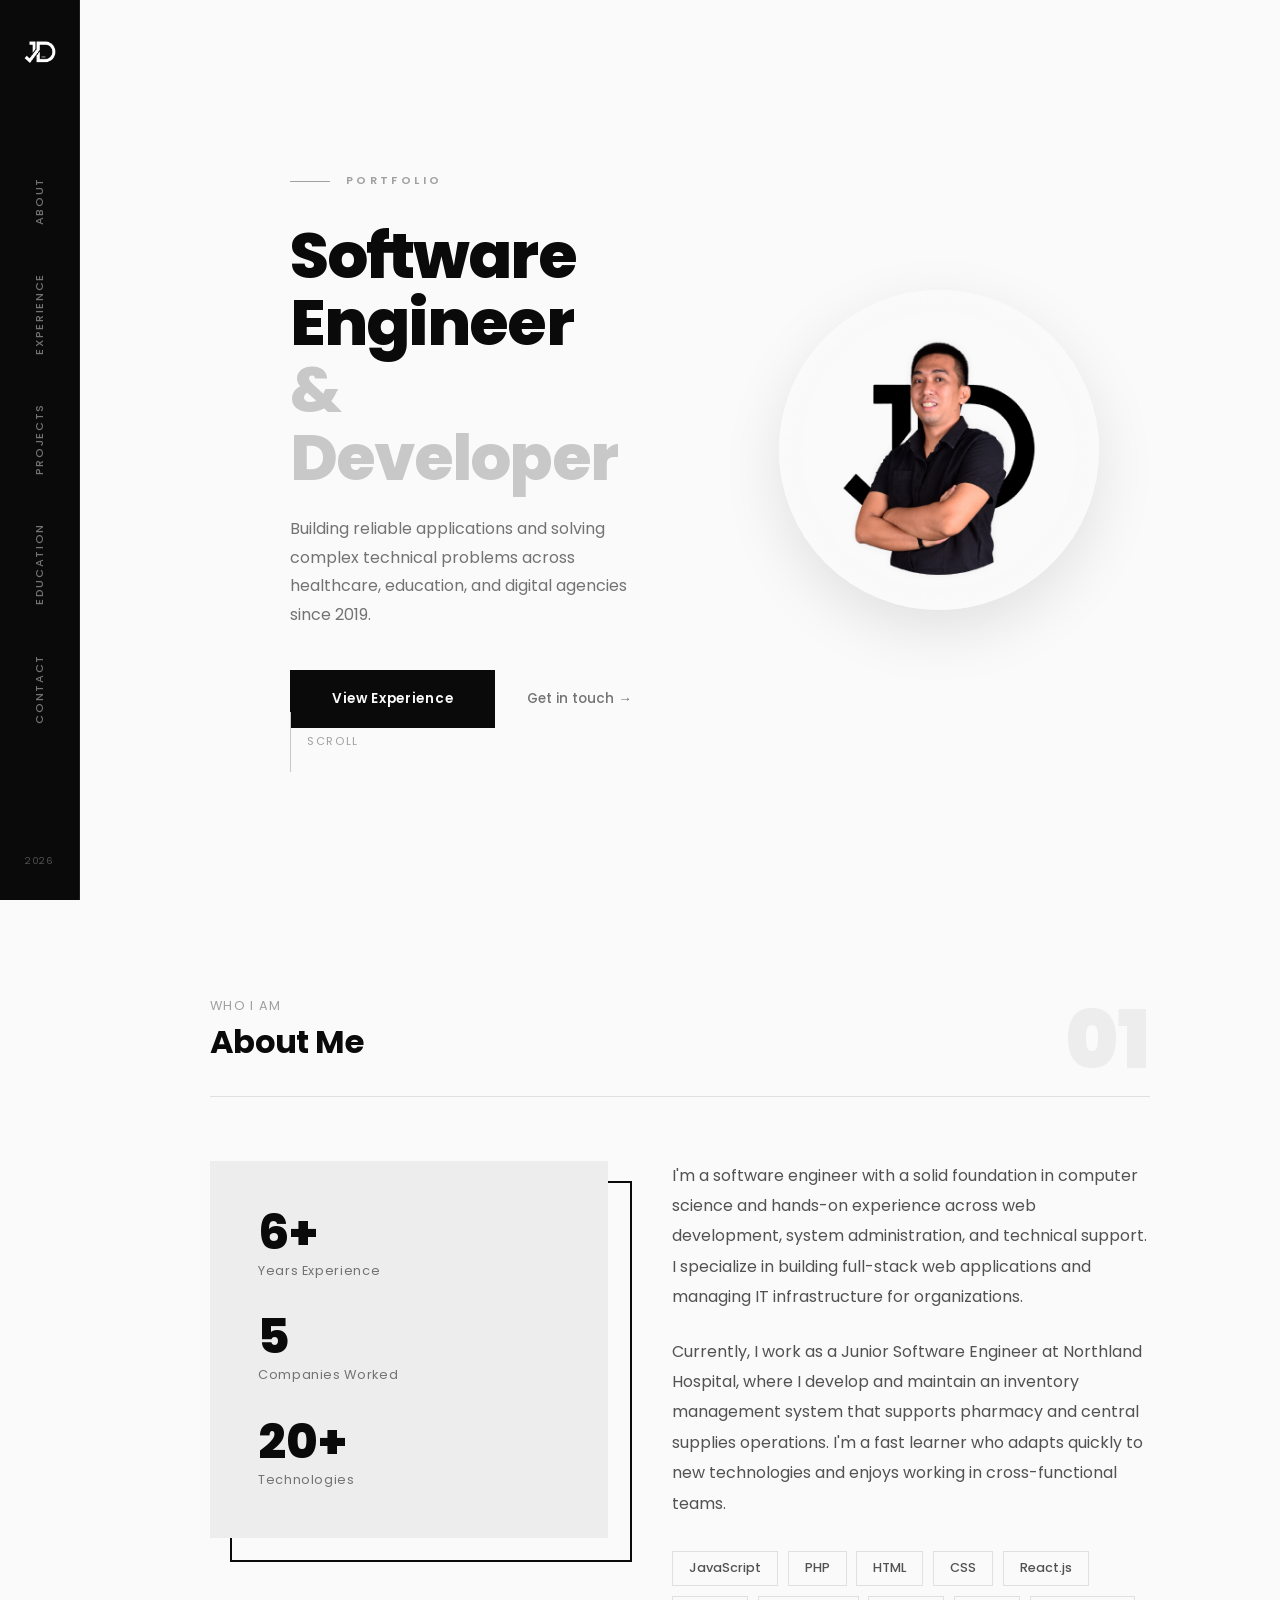
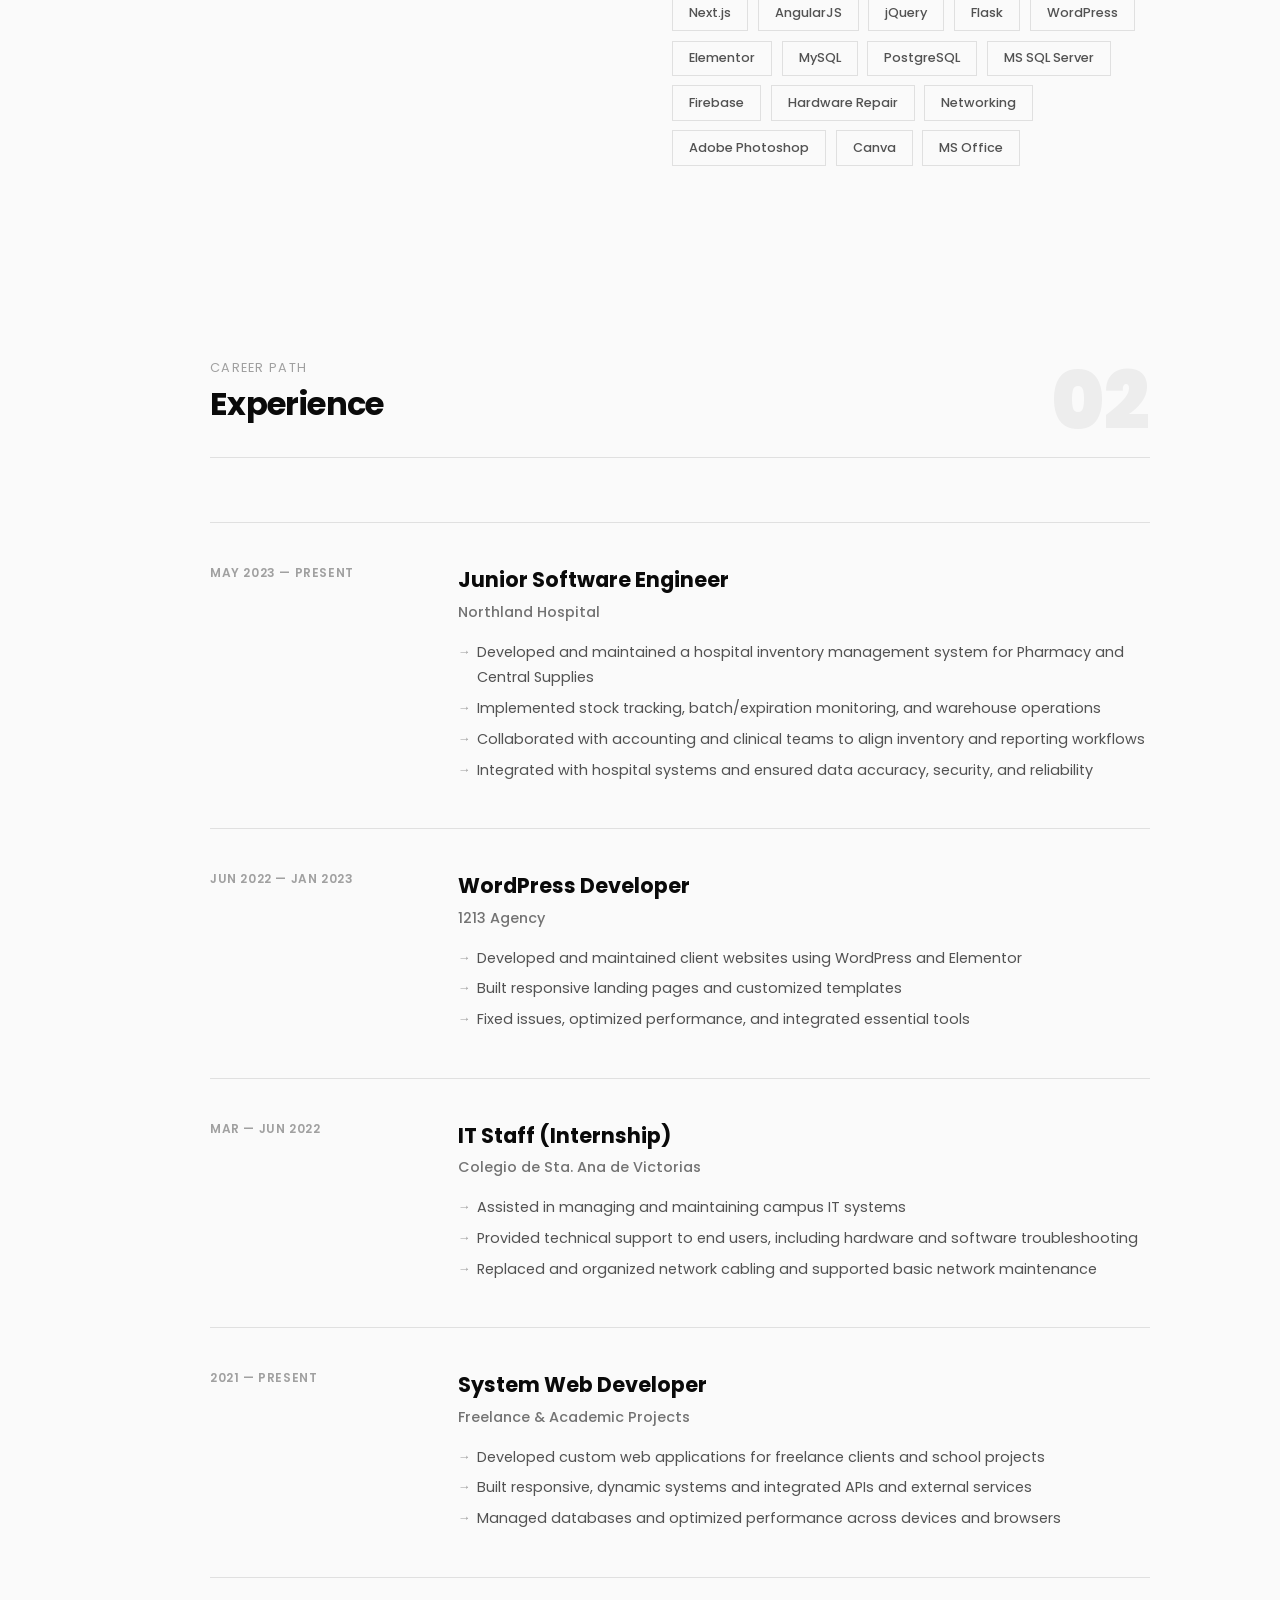
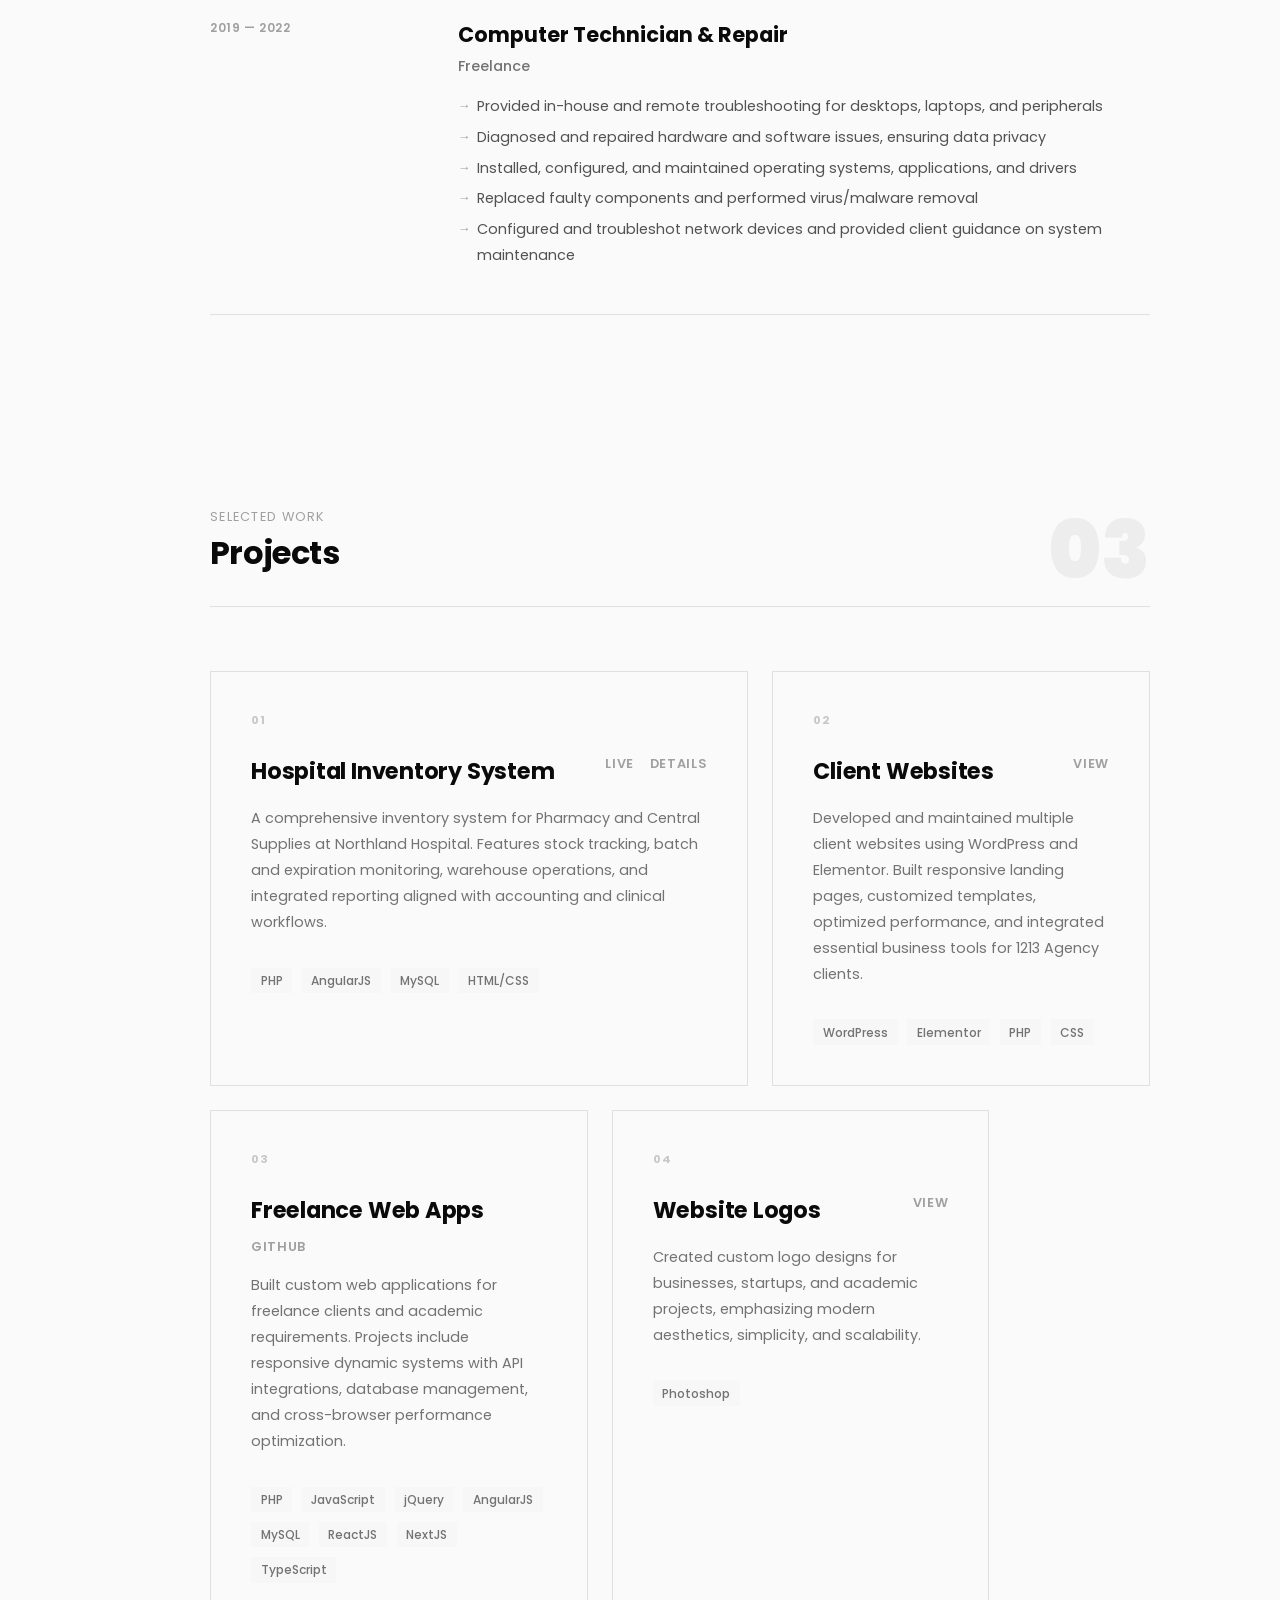
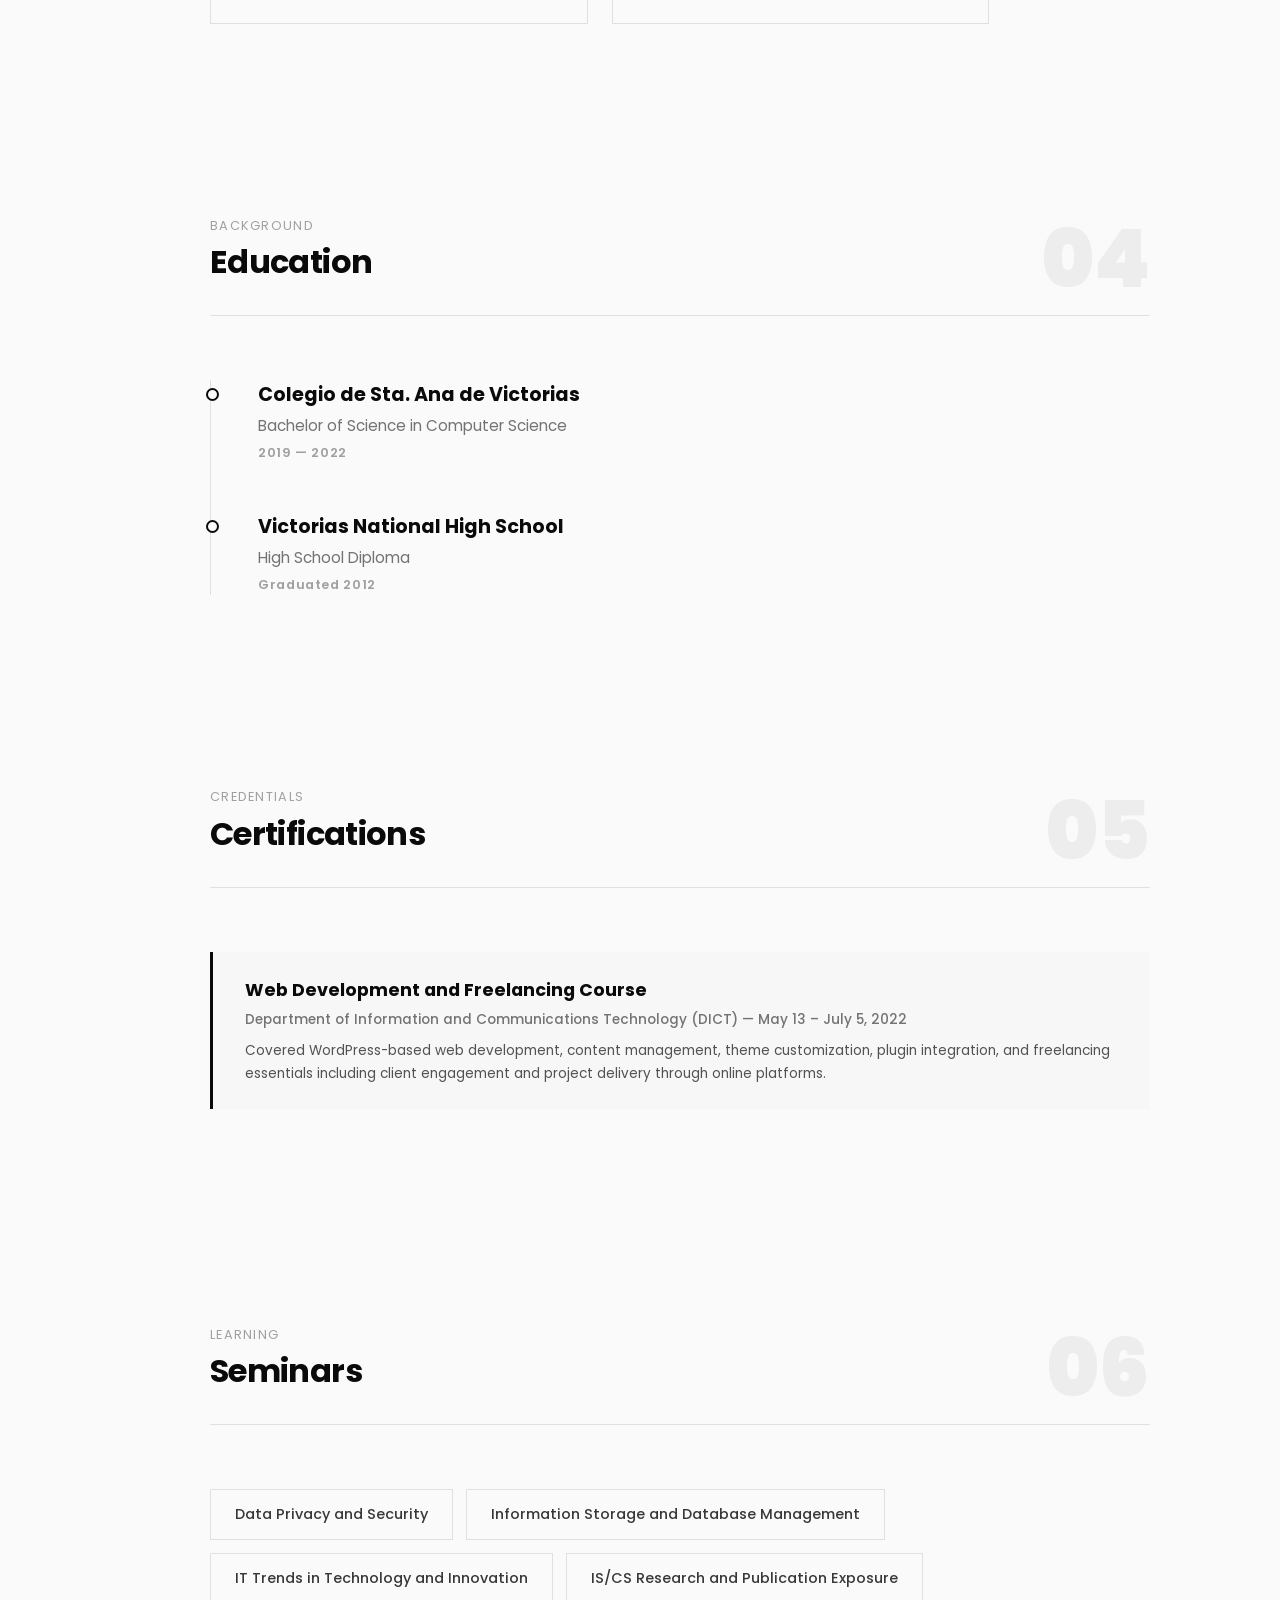
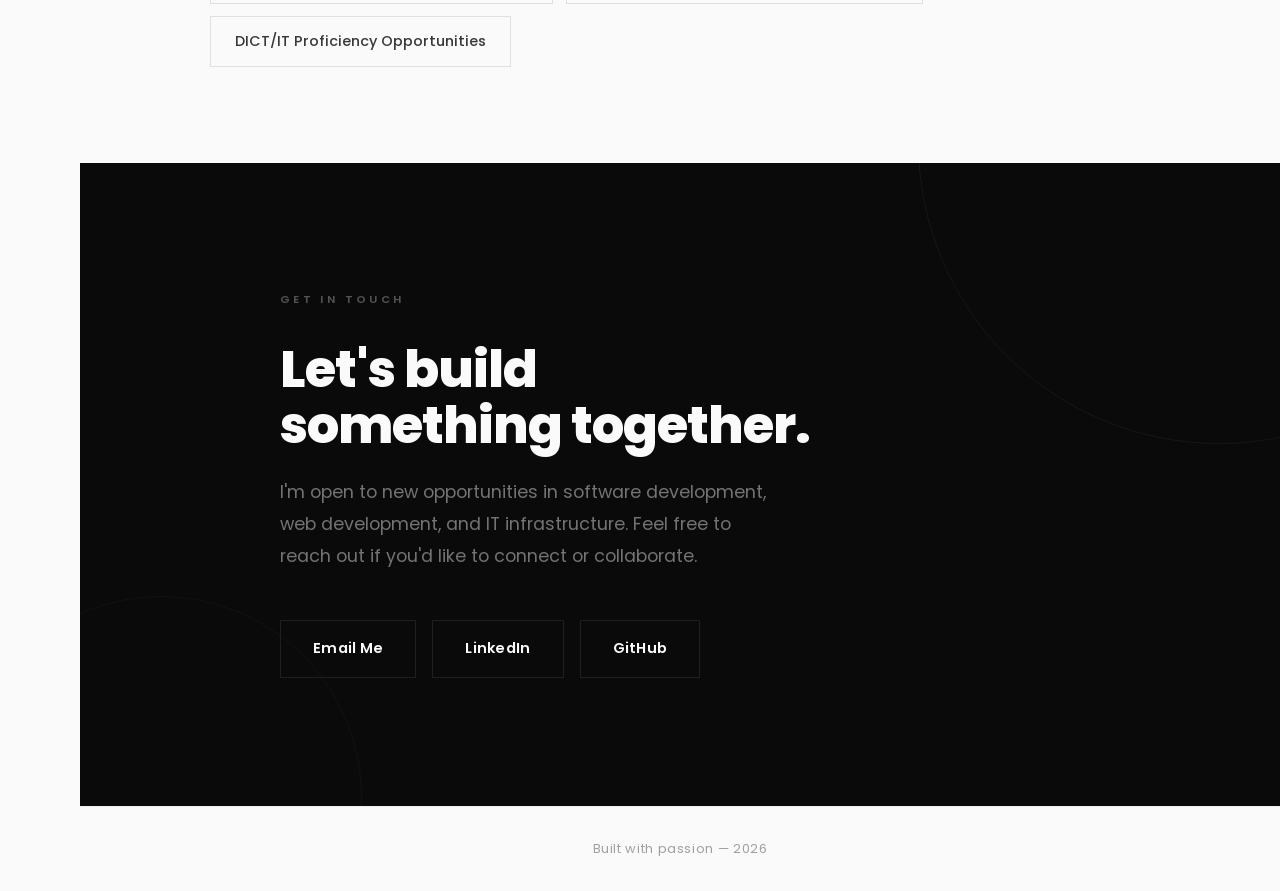
==== commit ae8b5a98: "update526PM" ====
--- a/index.html
+++ b/index.html
@@ -261,7 +261,7 @@
                     <div class="project-header">
                         <h3 class="project-title">Client Websites</h3>
                         <div class="project-links">
-                            <a href="client-websites.html">Portfolio</a>
+                            <a href="client-websites.html">View</a>
                         </div>
                     </div>
                     <p class="project-desc">
@@ -282,7 +282,7 @@
                     <div class="project-header">
                         <h3 class="project-title">Freelance Web Apps</h3>
                         <div class="project-links">
-                            <a href="#">GitHub</a>
+                            <a href="https://github.com/jldems-dev" target="_blank">GitHub</a>
                         </div>
                     </div>
                     <p class="project-desc">
@@ -301,6 +301,23 @@
                         <span class="tech-dot">TypeScript</span> 
                     </div>
                 </div>
+
+                <div class="project-card">
+                    <div class="project-num">04</div>
+                    <div class="project-header">
+                        <h3 class="project-title">Website Logos</h3>
+                        <div class="project-links">
+                            <a href="logo-websites.html">View</a>
+                        </div>
+                    </div>
+                    <p class="project-desc">
+                        Created custom logo designs for businesses, startups, and academic projects,
+                        emphasizing modern aesthetics, simplicity, and scalability.
+                    </p>
+                    <div class="project-tech"> 
+                        <span class="tech-dot">Photoshop</span>
+                    </div>
+                </div>
             </div>
         </section>
 
--- a/assets/css/style.css
+++ b/assets/css/style.css
@@ -601,6 +601,7 @@
 .project-card:nth-child(1) { grid-column: span 7; }
 .project-card:nth-child(2) { grid-column: span 5; }
 .project-card:nth-child(3) { grid-column: span 5; }
+.project-card:nth-child(4) { grid-column: span 5; }
 
 .project-card::after {
     content: '';
@@ -929,7 +930,7 @@
 .stagger-children.visible > *:nth-child(2) { transition-delay: 0.1s; }
 .stagger-children.visible > *:nth-child(3) { transition-delay: 0.2s; }
 .stagger-children.visible > *:nth-child(4) { transition-delay: 0.3s; }
-.stagger-children.visible > *:nth-child(5) { transition-delay: 0.4s; }
+.stagger-children.visible > *:nth-child(5) { transition-delay: 0.4s; } 
 
 .stagger-children.visible > * {
     opacity: 1;
@@ -986,7 +987,8 @@
 
     .project-card:nth-child(1) { grid-column: span 6; }
     .project-card:nth-child(2) { grid-column: span 6; }
-    .project-card:nth-child(3) { grid-column: span 12; }
+    .project-card:nth-child(3) { grid-column: span 6; }
+    .project-card:nth-child(4) { grid-column: span 6; }
 
     .contact-section {
         padding: 6rem 3rem;
@@ -1171,7 +1173,8 @@
 
     .project-card:nth-child(1),
     .project-card:nth-child(2),
-    .project-card:nth-child(3) {
+    .project-card:nth-child(3),
+    .project-card:nth-child(4) {
         grid-column: span 1;
     }
 
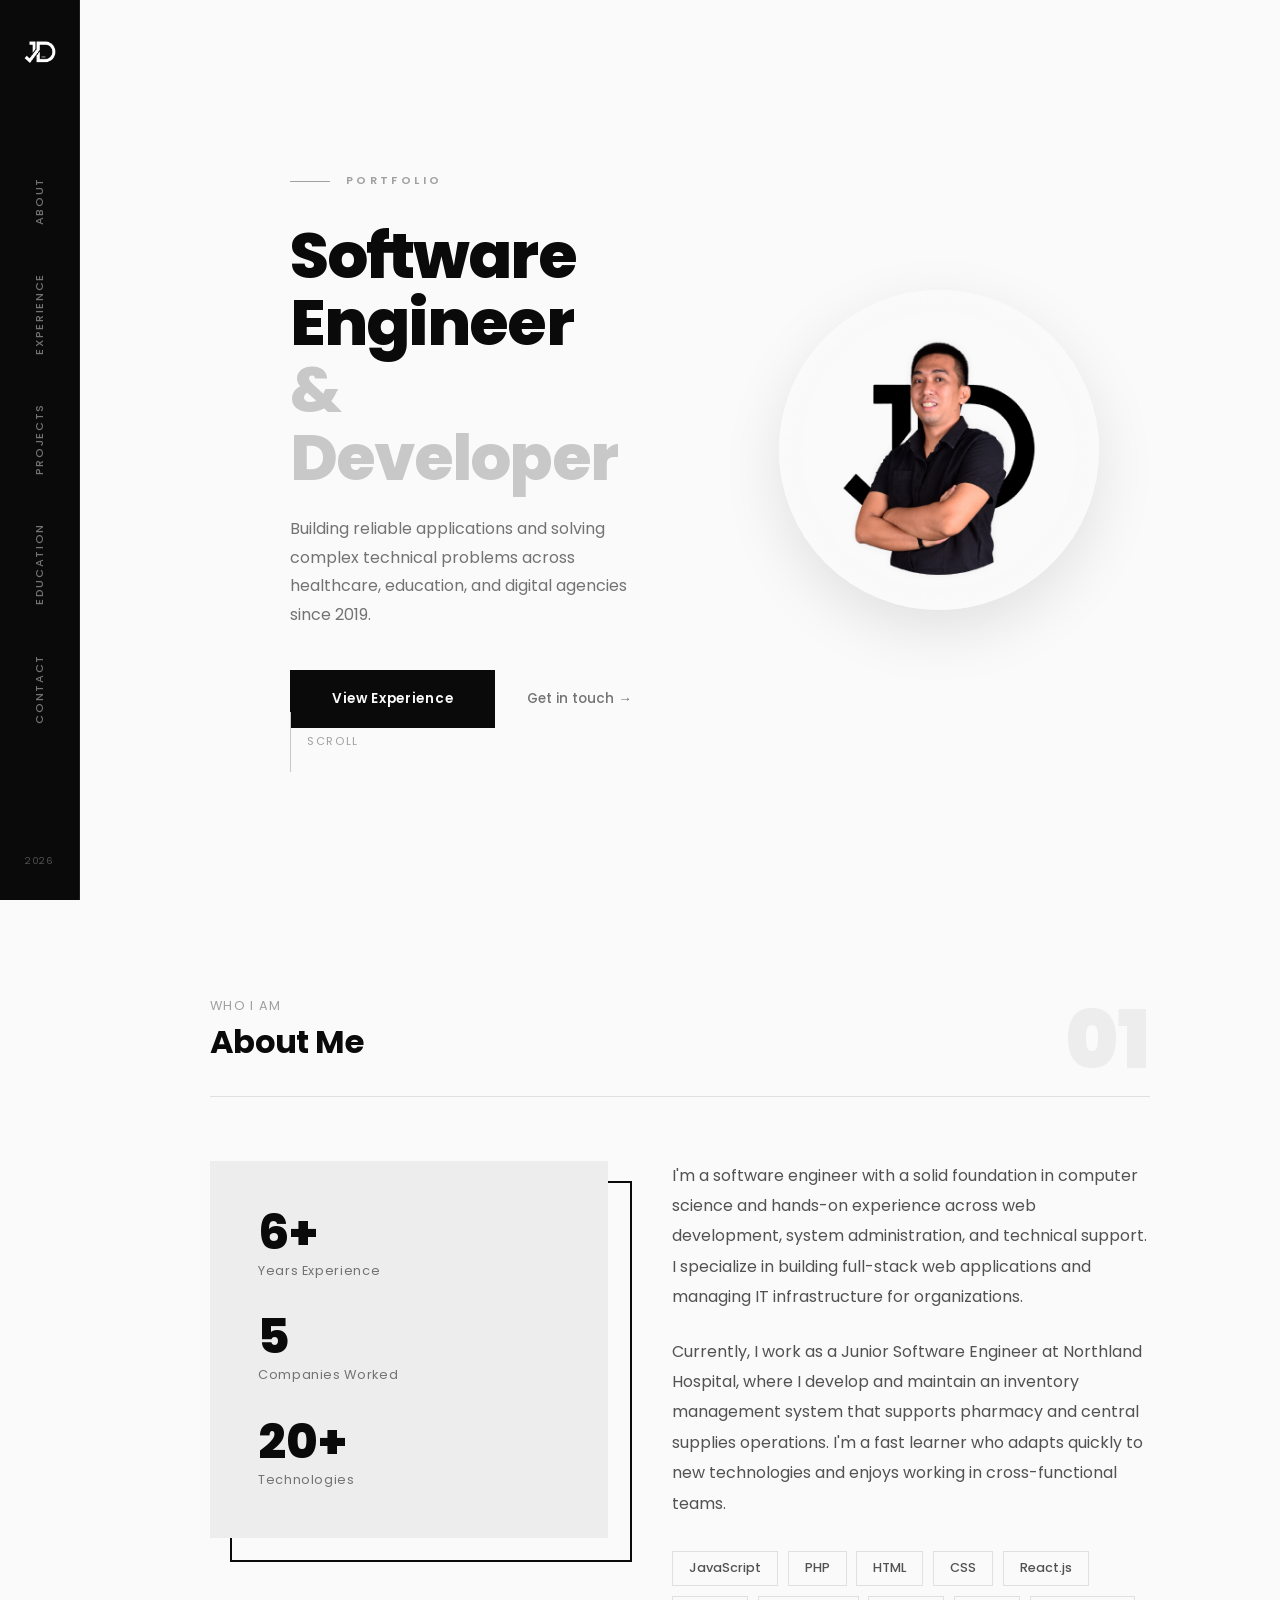
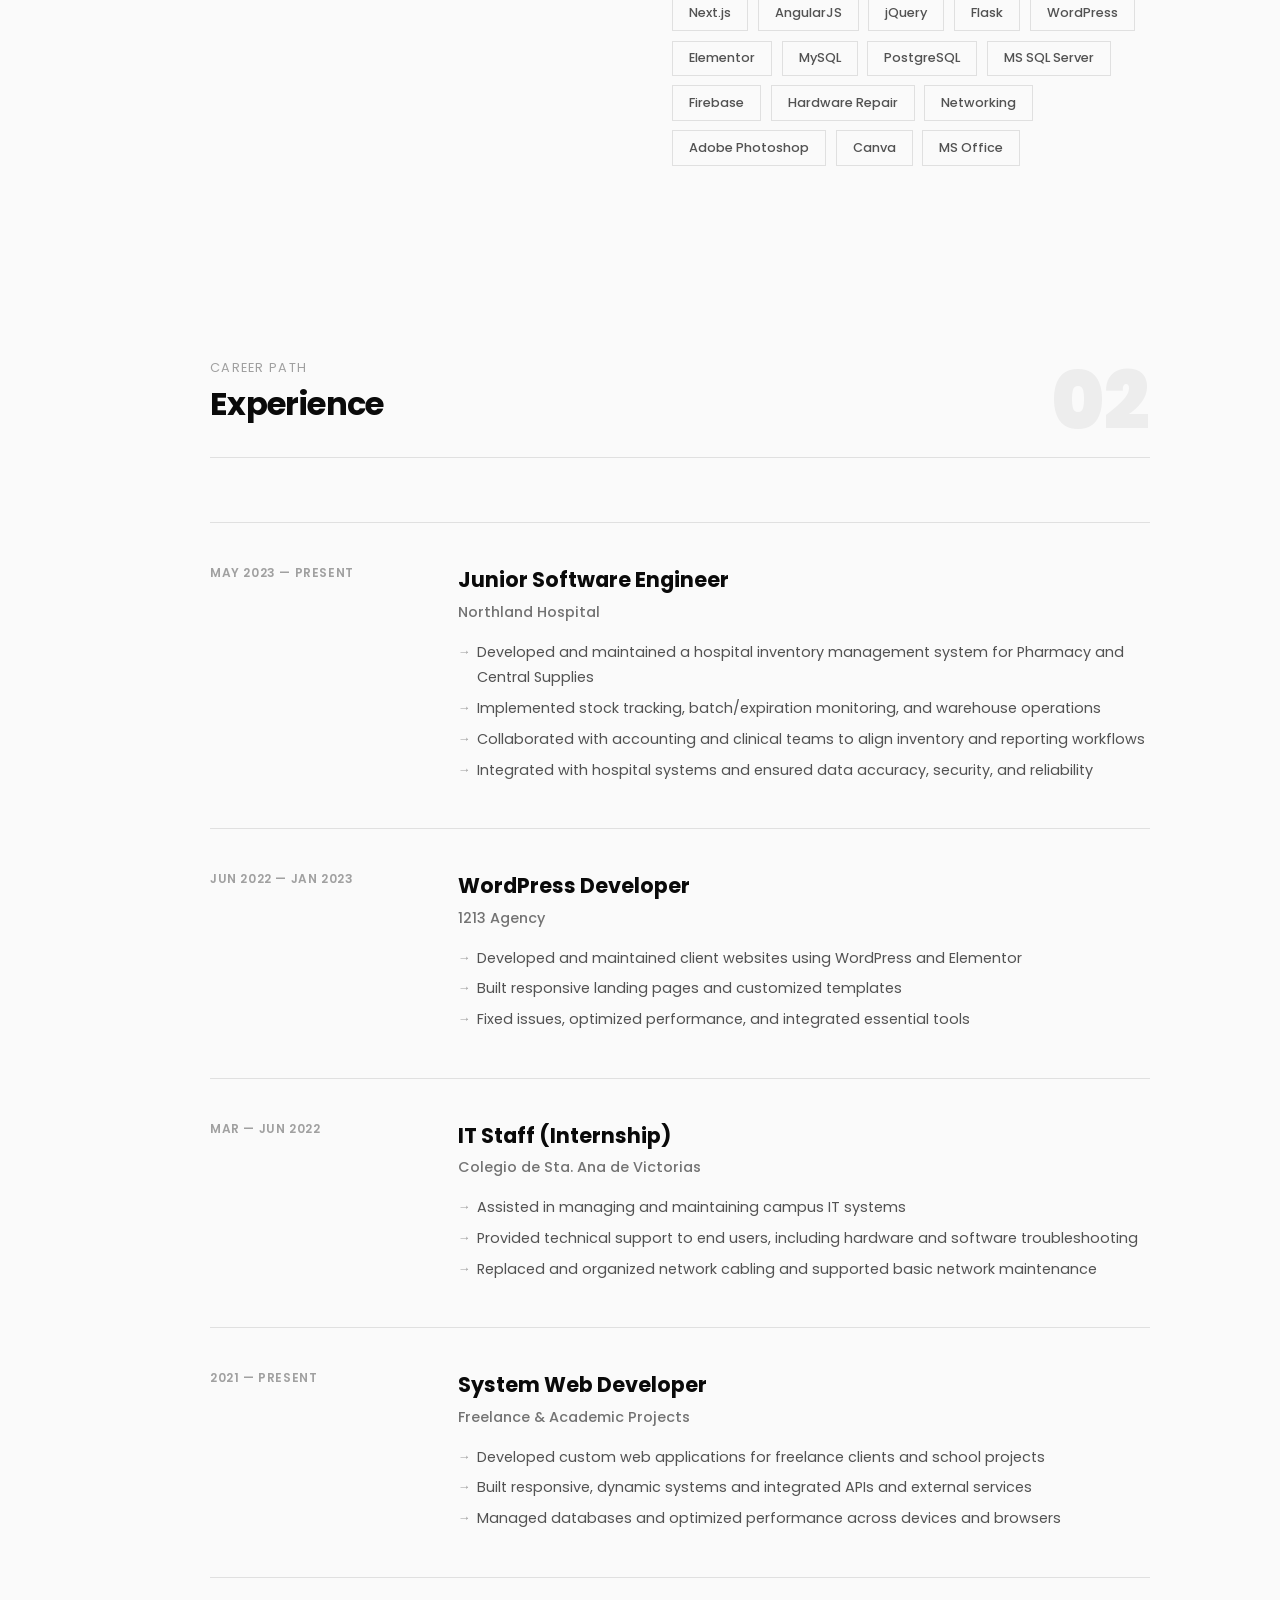
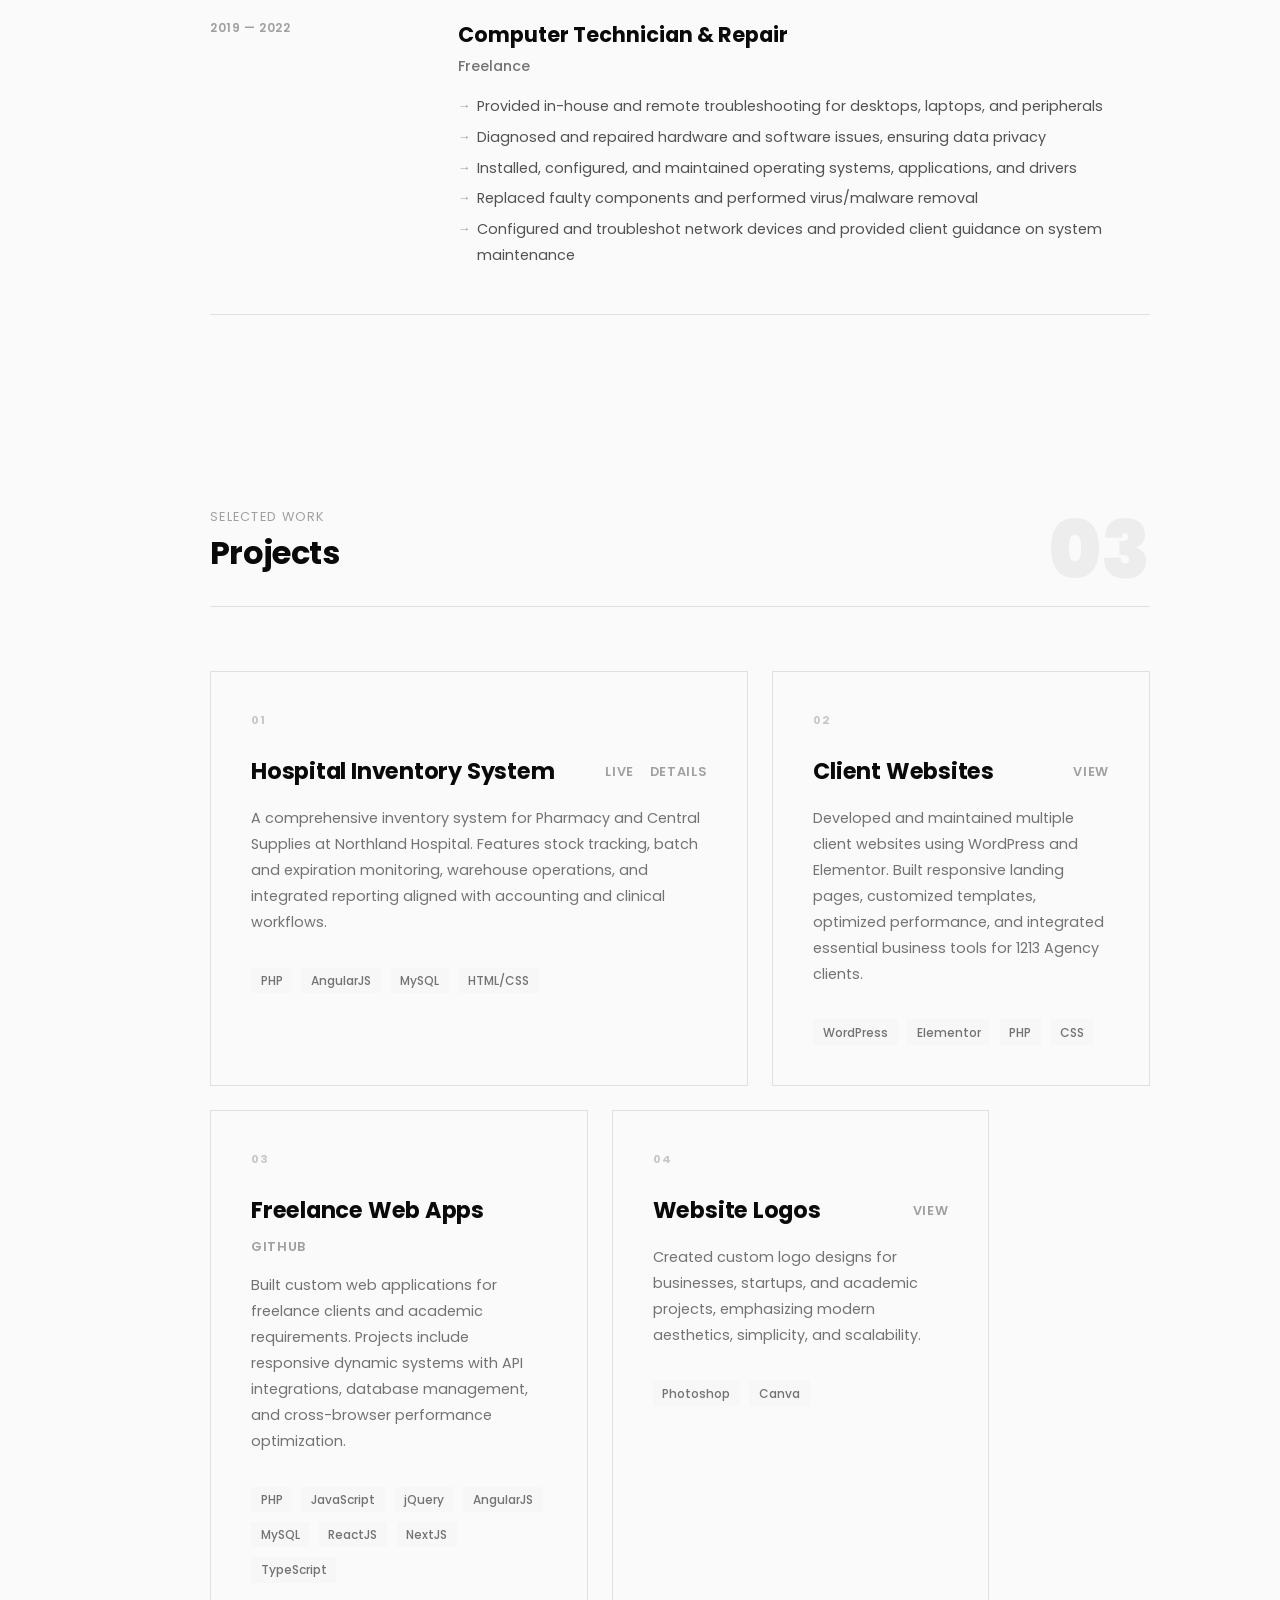
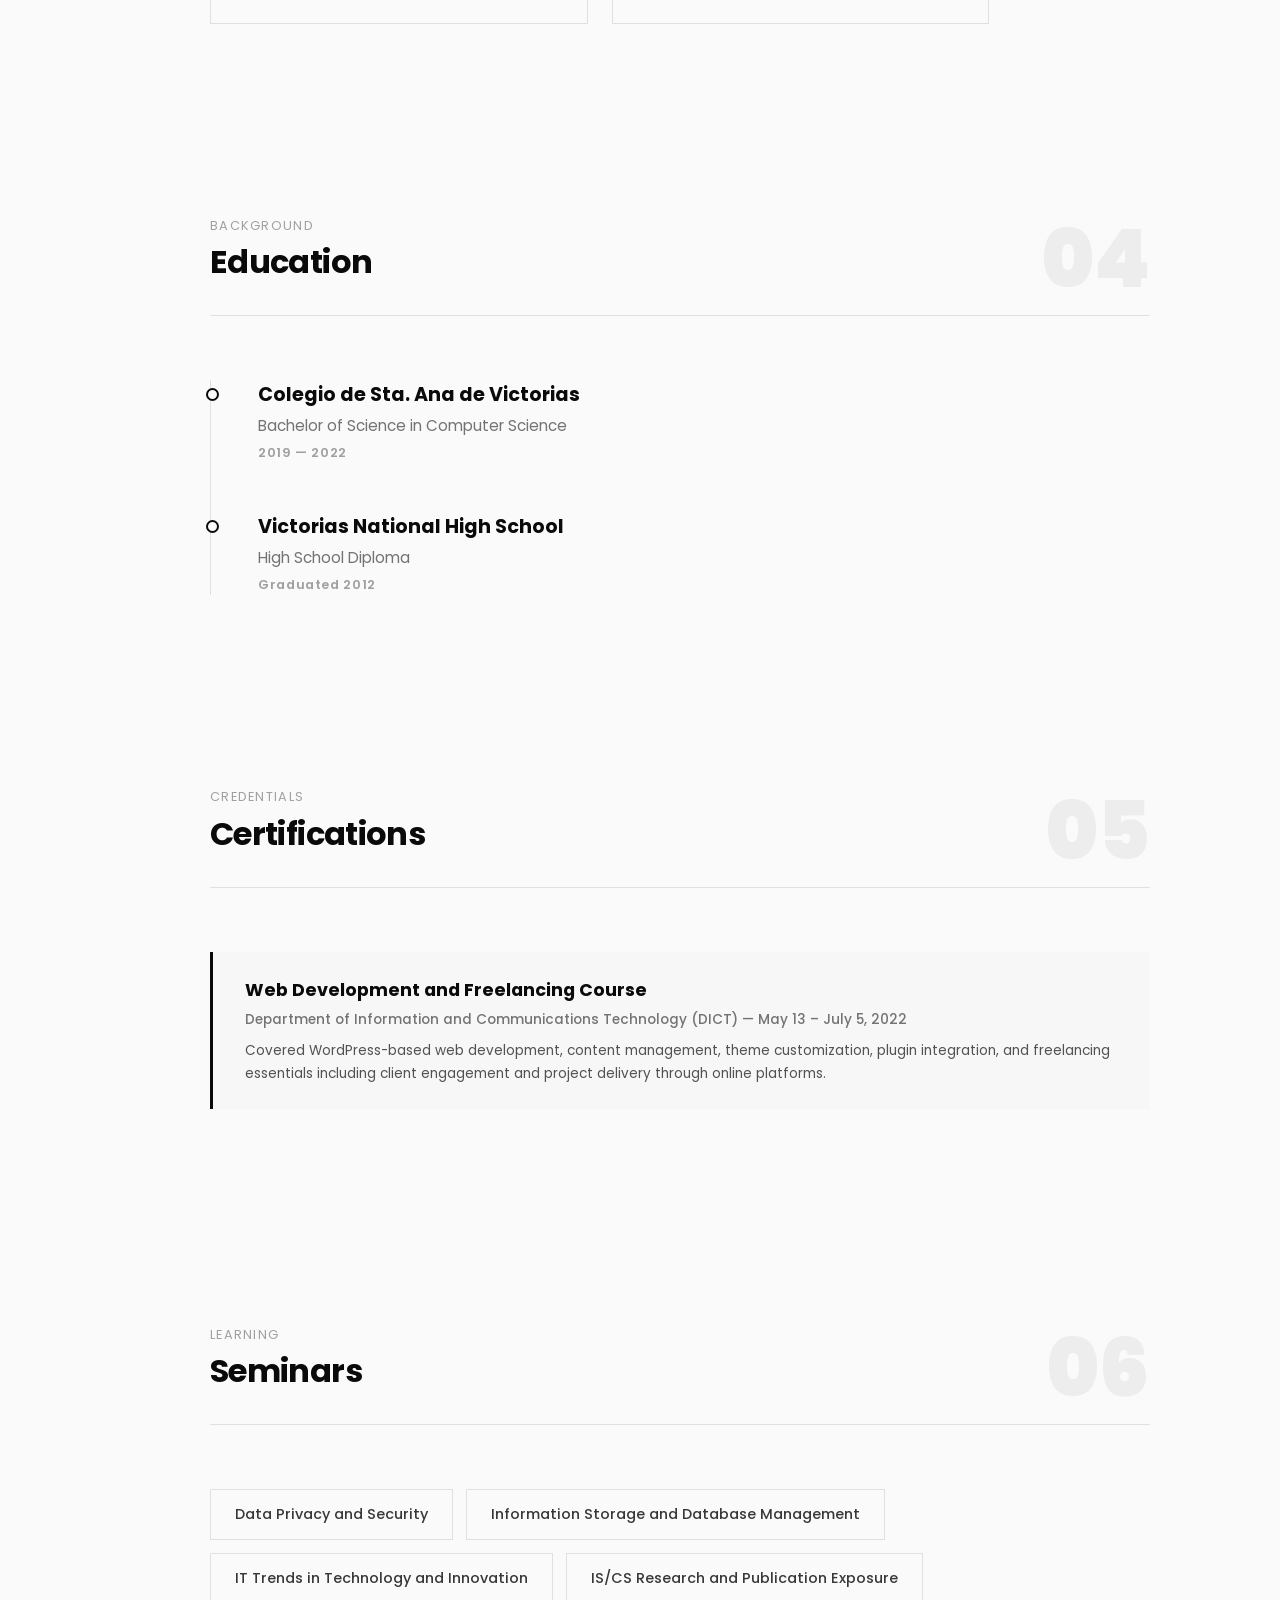
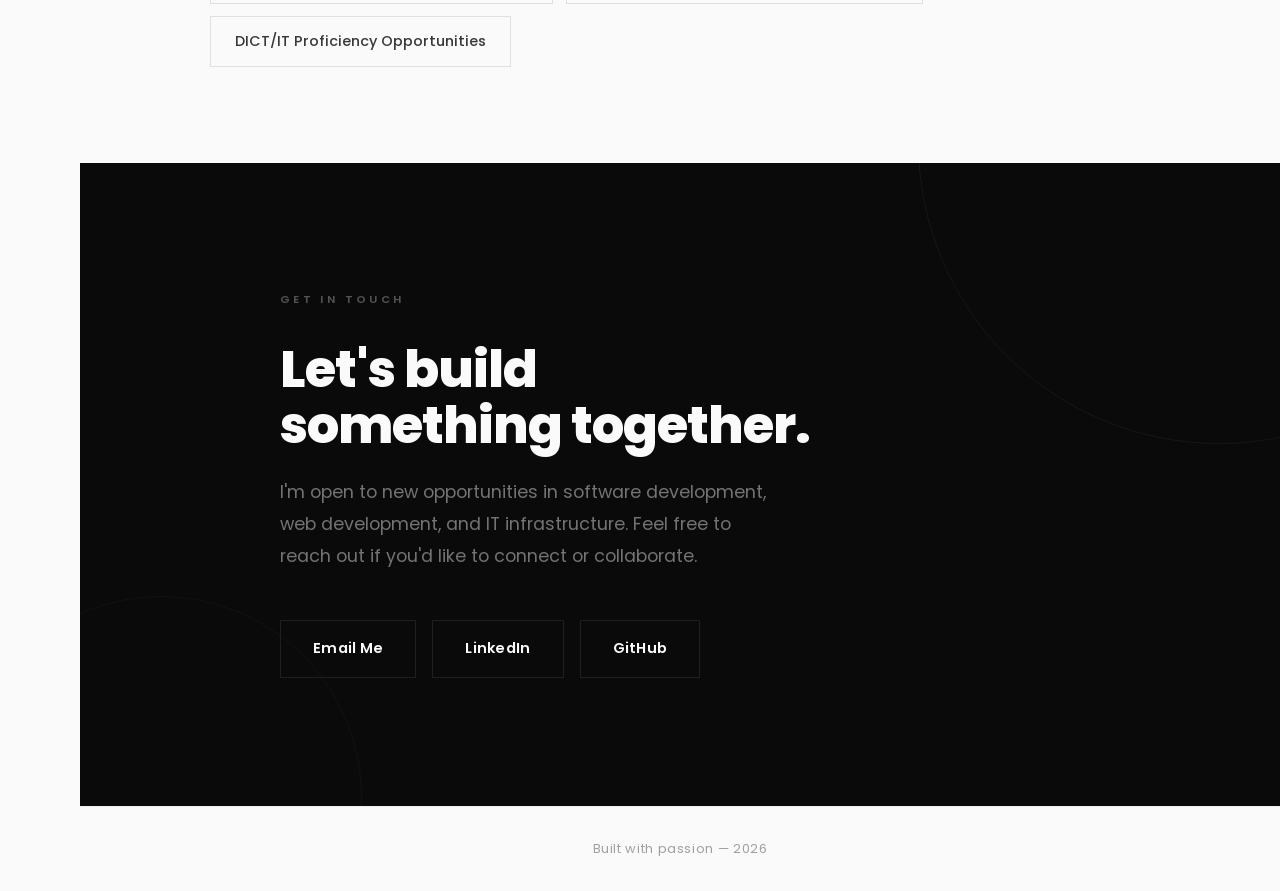
==== commit 64256864: "Update index.html" ====
--- a/index.html
+++ b/index.html
@@ -316,6 +316,7 @@
                     </p>
                     <div class="project-tech"> 
                         <span class="tech-dot">Photoshop</span>
+                        <span class="tech-dot">Canva</span>
                     </div>
                 </div>
             </div>
--- a/assets/css/style.css
+++ b/assets/css/style.css
@@ -638,7 +638,7 @@
 .project-header {
     display: flex;
     justify-content: space-between;
-    align-items: flex-start;
+    align-items: center; 
     margin-bottom: 1rem;
     flex-wrap: wrap;
     gap: 0.5rem;
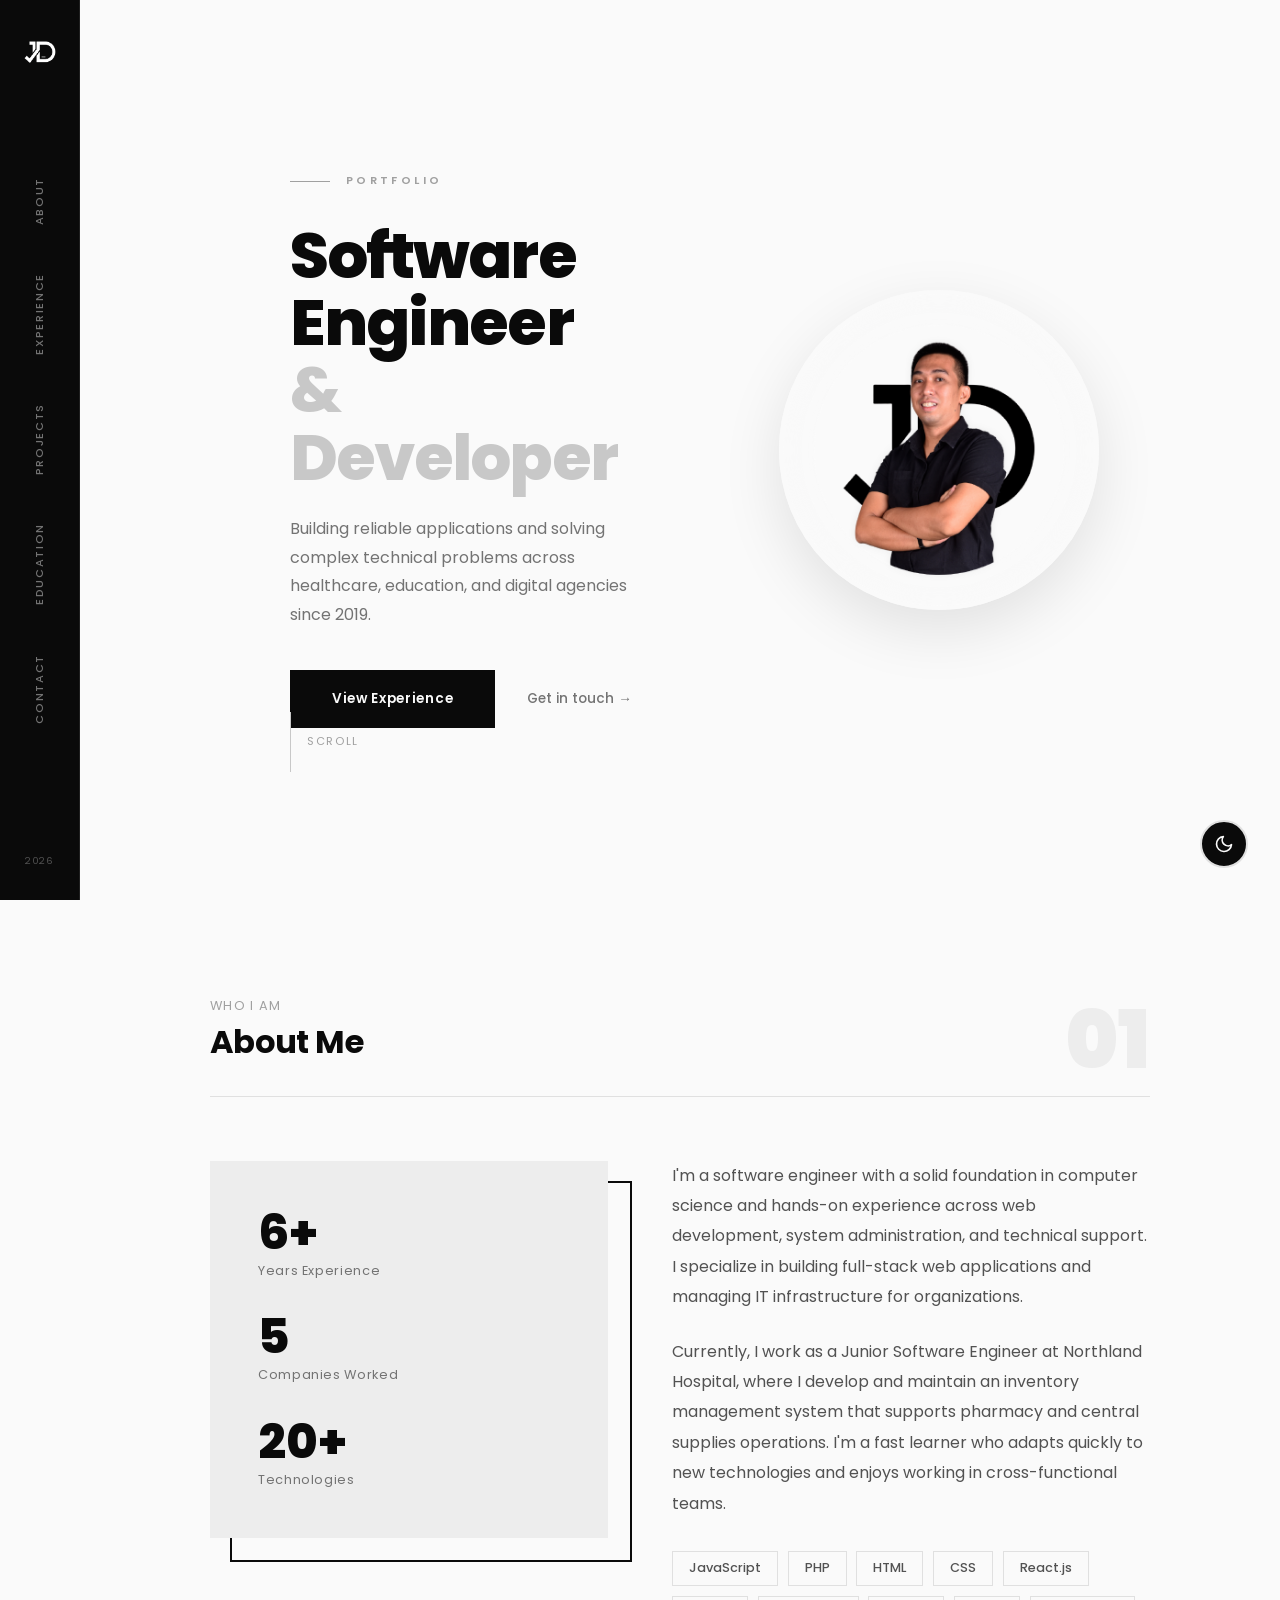
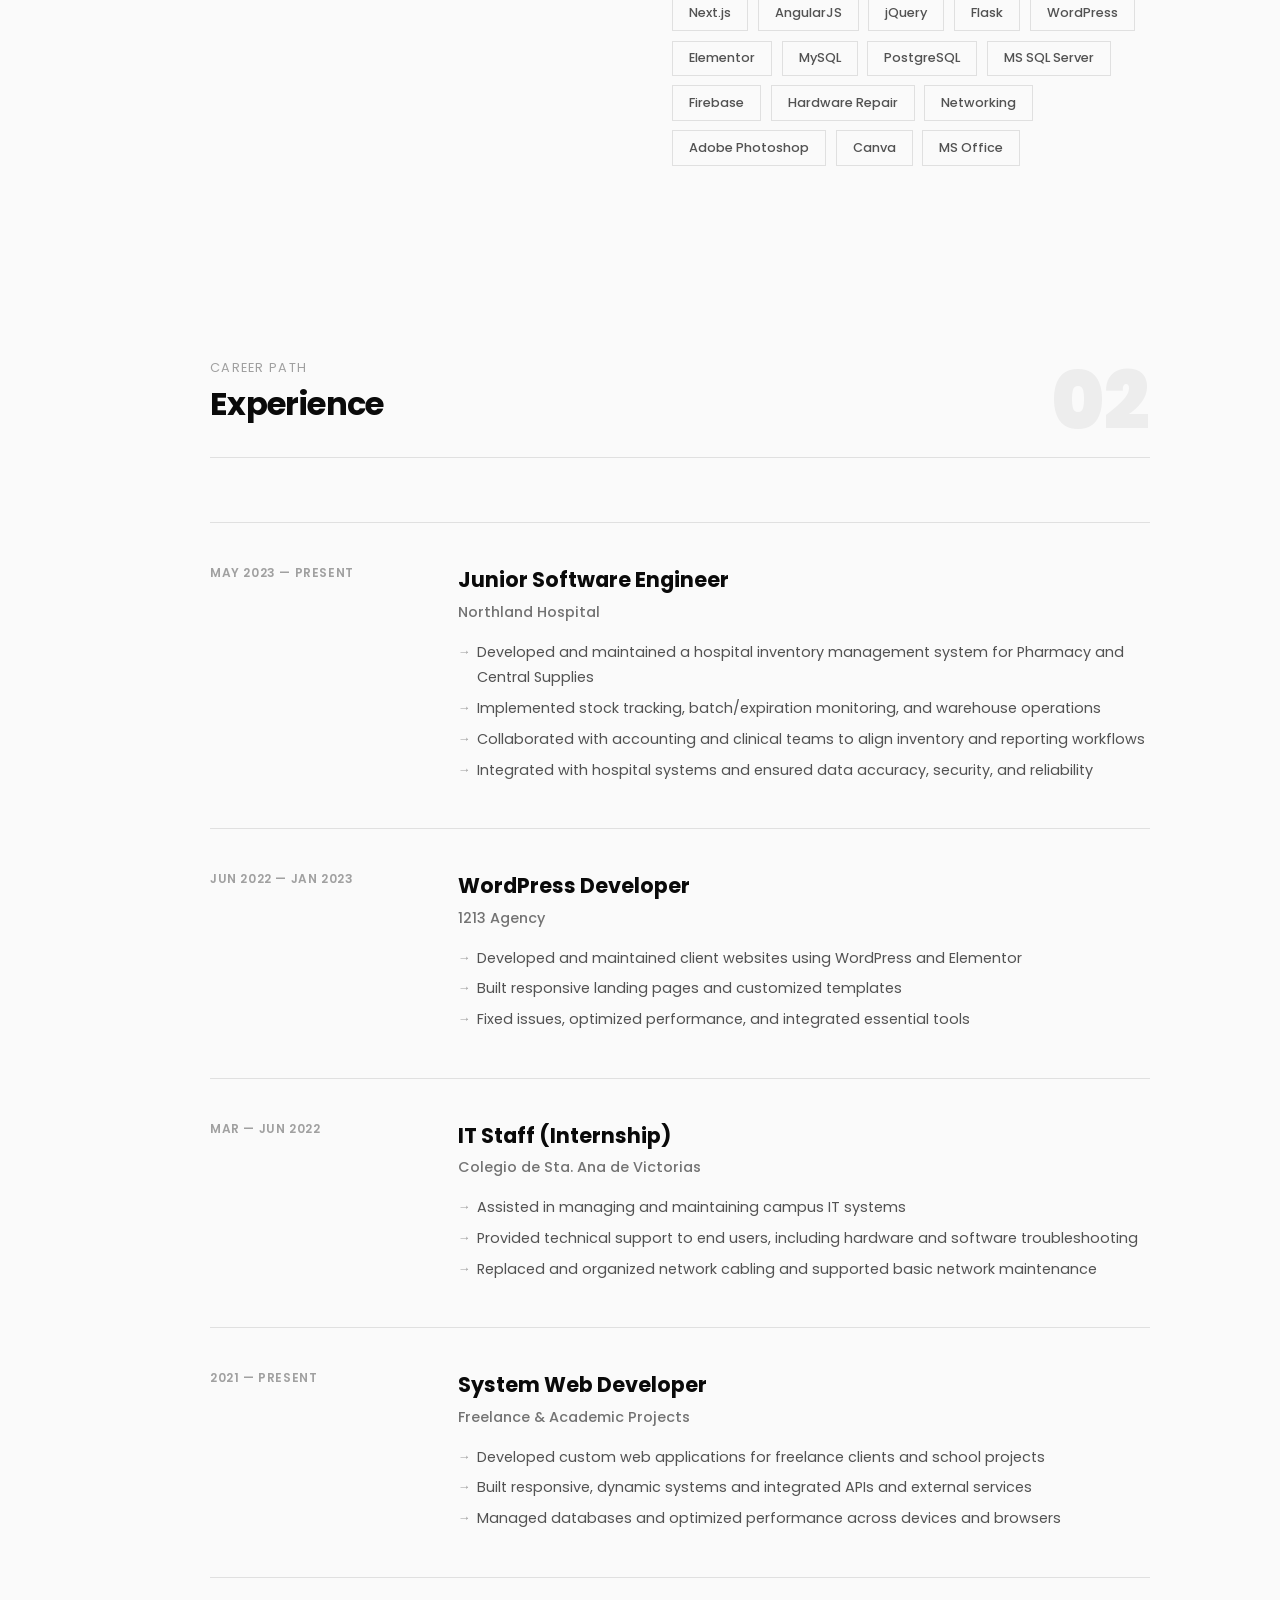
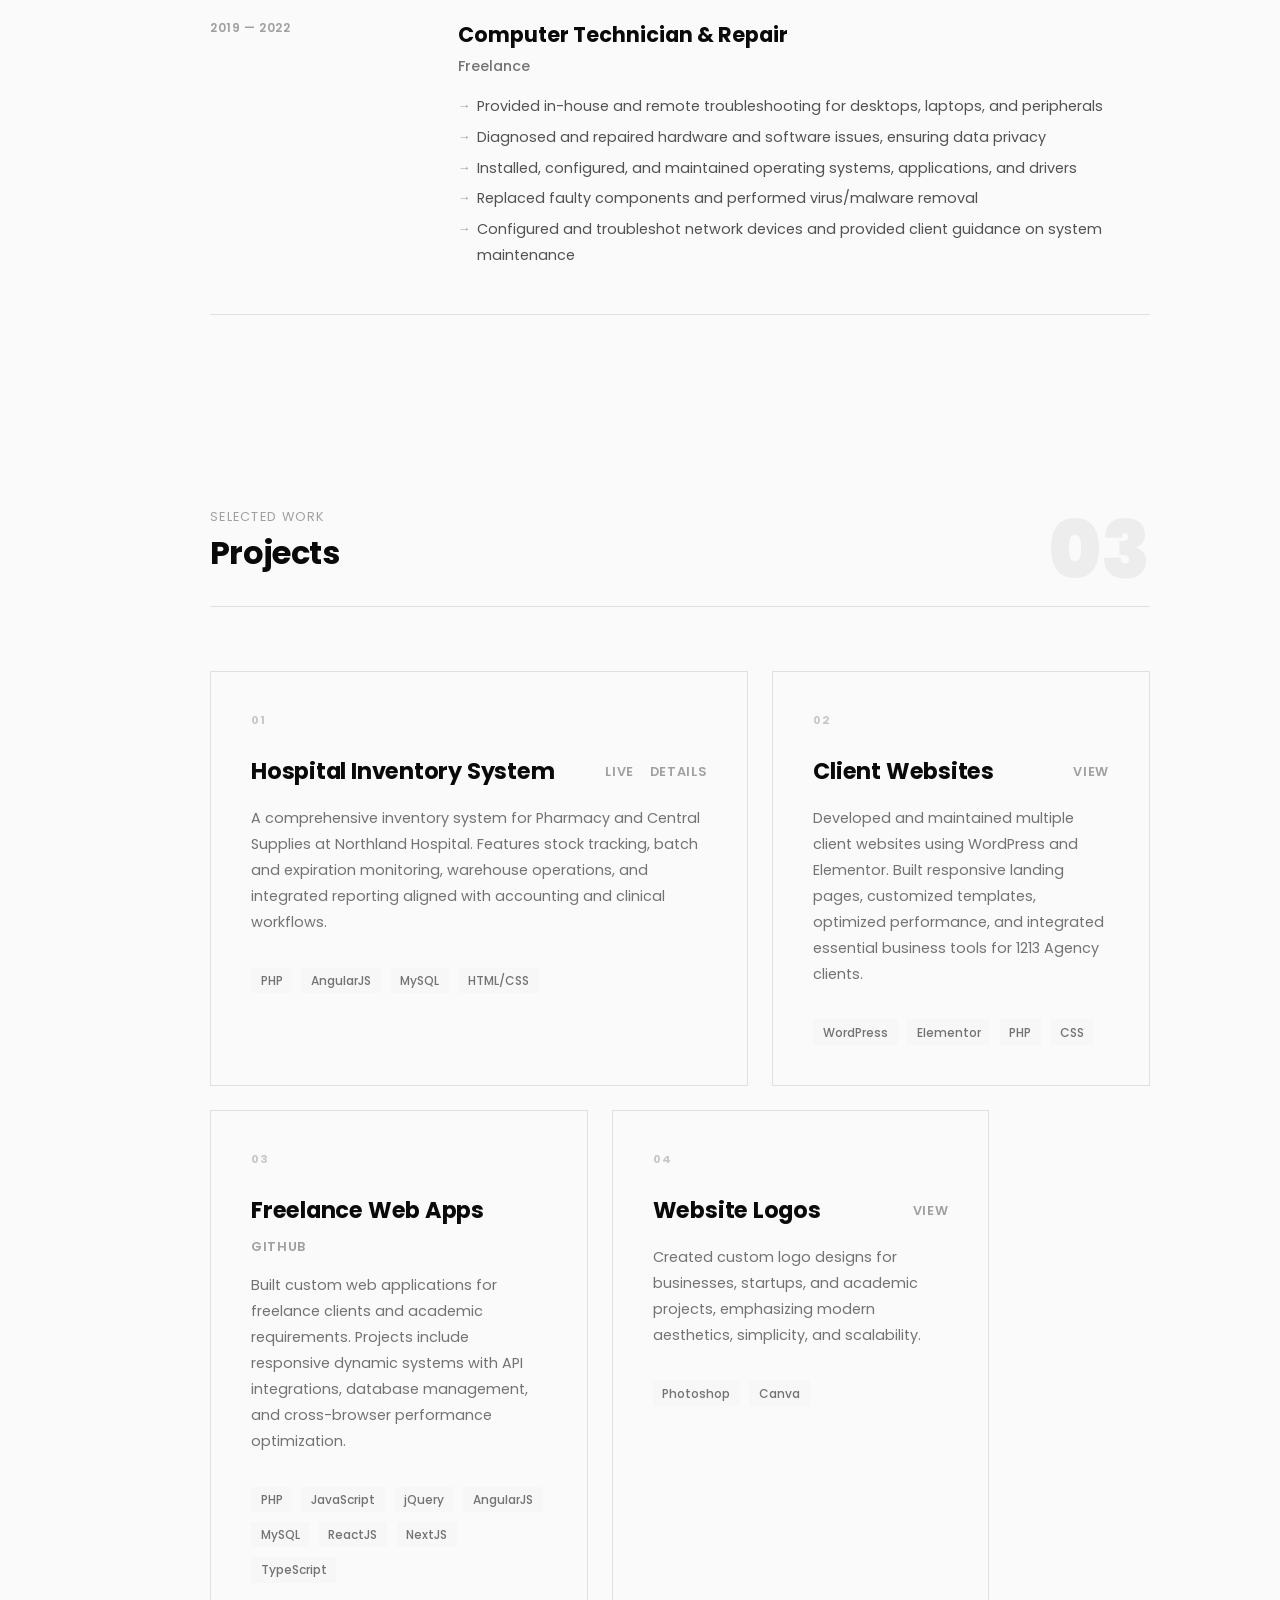
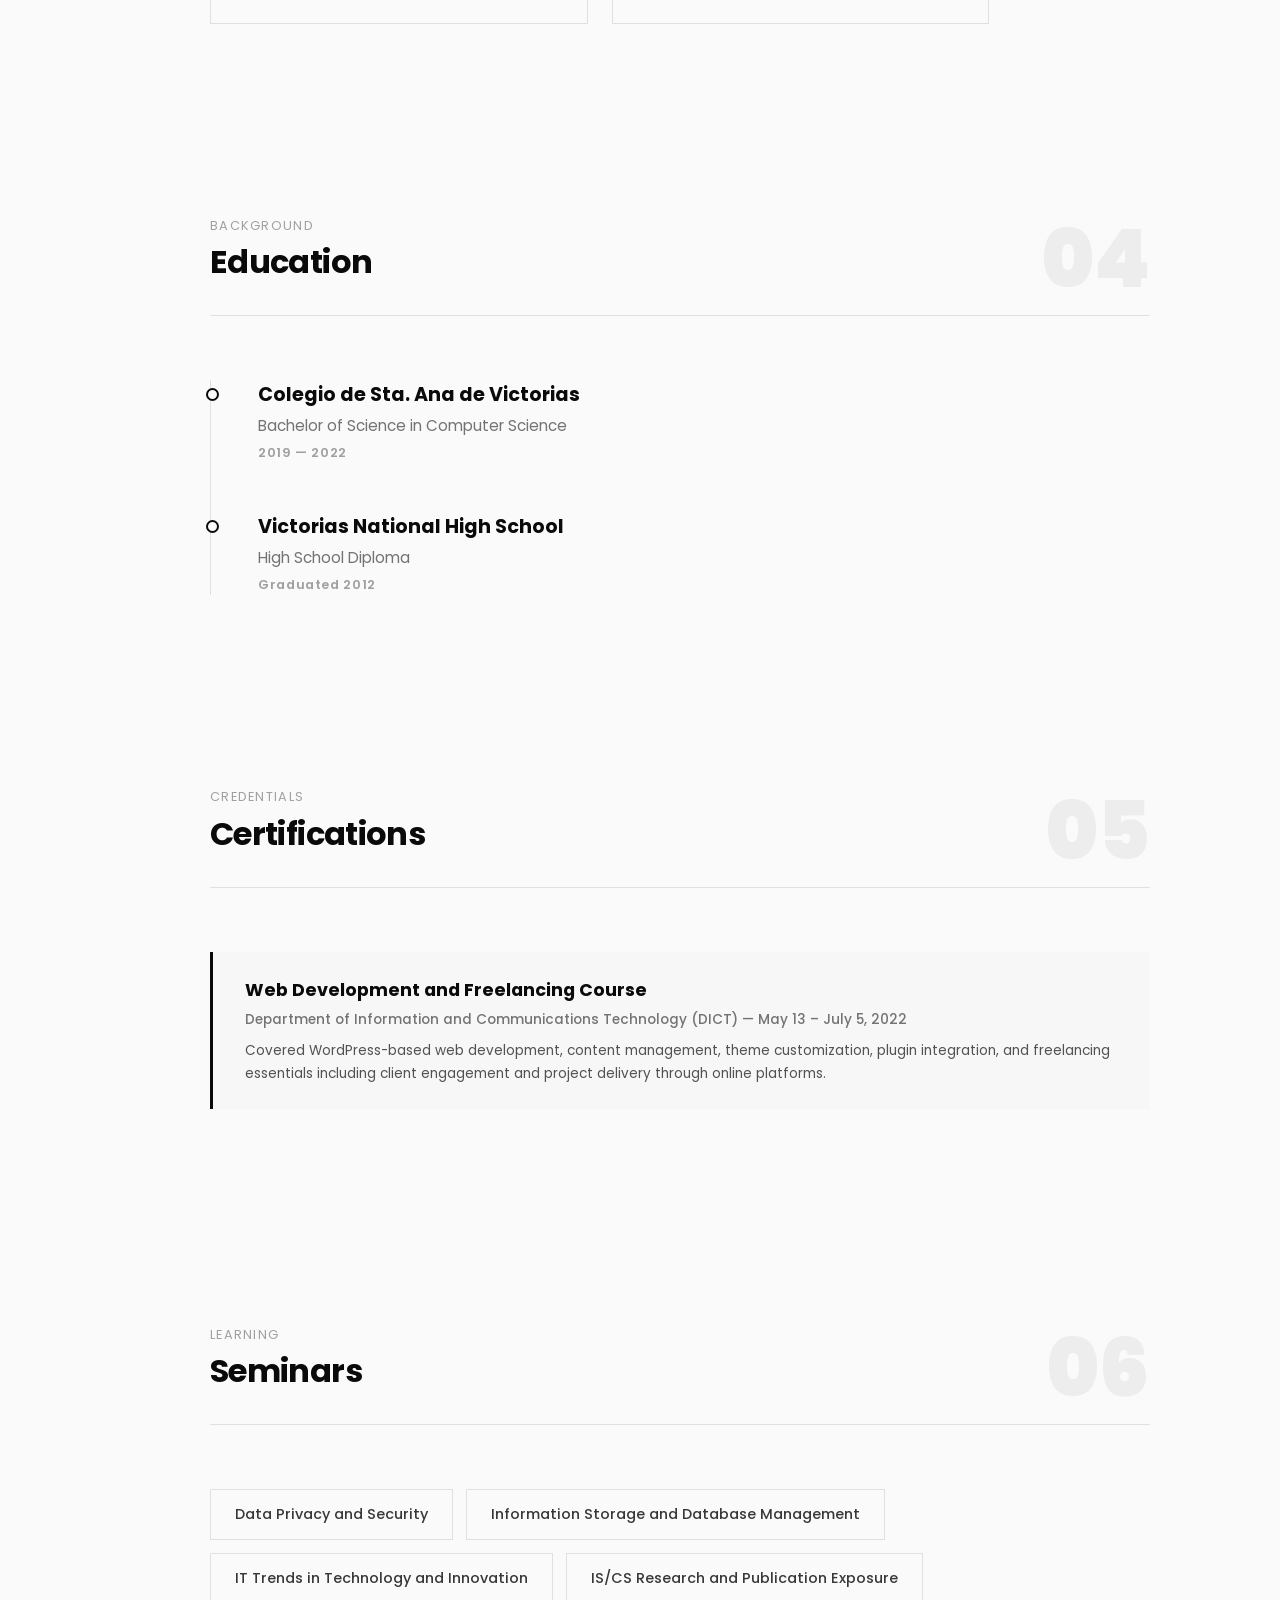
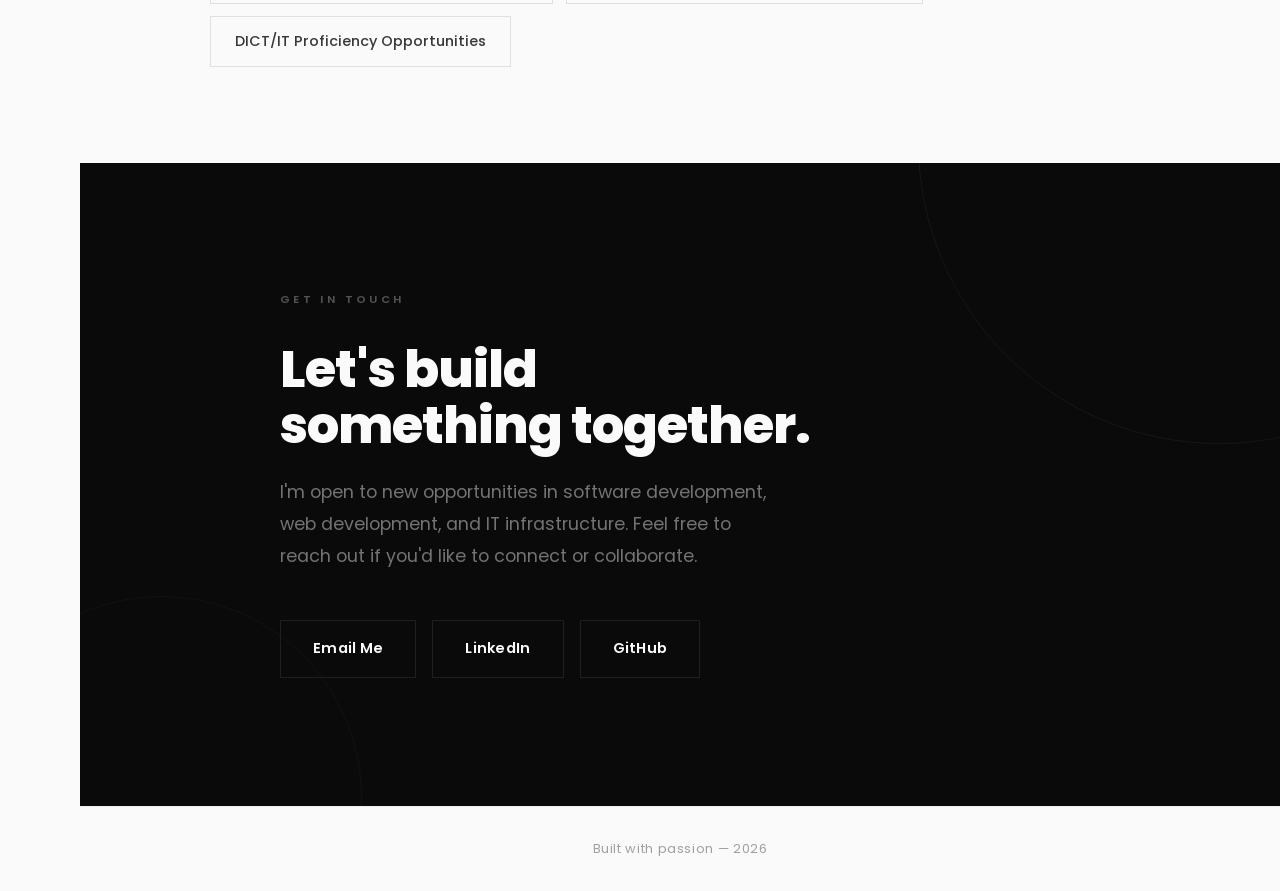
==== commit c1e2ac85: "05082026733PM" ====
--- a/index.html
+++ b/index.html
@@ -411,5 +411,9 @@
     <script src="assets/js/app.js"></script>
     <script src="assets/js/carousel.js"></script>
 
+    <button class="theme-toggle" onclick="toggleTheme()" aria-label="Toggle dark mode">
+        <svg class="moon" viewBox="0 0 24 24"><path d="M21 12.79A9 9 0 1 1 11.21 3 7 7 0 0 0 21 12.79z"/></svg>
+        <svg class="sun" viewBox="0 0 24 24"><circle cx="12" cy="12" r="5"/><path d="M12 1v2M12 21v2M4.22 4.22l1.42 1.42M18.36 18.36l1.42 1.42M1 12h2M21 12h2M4.22 19.78l1.42-1.42M18.36 5.64l1.42-1.42"/></svg>
+    </button>
 </body>
 </html>
--- a/assets/css/style.css
+++ b/assets/css/style.css
@@ -1314,4 +1314,161 @@
     .contact-title {
         font-size: 1.6rem;
     }
+}
+
+/* ========== DARK MODE ========== */
+[data-theme="dark"] {
+    --black: #fafafa;
+    --white: #0a0a0a;
+    --gray-50: #111111;
+    --gray-100: #1a1a1a;
+    --gray-200: #2a2a2a;
+    --gray-300: #3a3a3a;
+    --gray-400: #6a6a6a;
+    --gray-500: #8a8a8a;
+    --gray-600: #a0a0a0;
+    --gray-700: #b5b5b5;
+    --gray-800: #d0d0d0;
+    --gray-900: #e5e5e5;
+}
+
+[data-theme="dark"] ::selection {
+    background: var(--white);
+    color: var(--black);
+}
+
+[data-theme="dark"] ::-webkit-scrollbar-track {
+    background: var(--gray-100);
+}
+
+[data-theme="dark"] ::-webkit-scrollbar-thumb {
+    background: var(--gray-600);
+}
+
+[data-theme="dark"] nav {
+    background: rgba(10, 10, 10, 0.95);
+    border-right-color: var(--gray-800);
+}
+
+[data-theme="dark"] .nav-logo img {
+    filter: invert(0);
+}
+
+[data-theme="dark"] .mobile-toggle {
+    background: var(--gray-100);
+}
+
+[data-theme="dark"] .mobile-toggle span {
+    background: var(--white);
+}
+
+[data-theme="dark"] .hero-photo {
+    border-color: var(--gray-100);
+    box-shadow: 0 20px 60px rgba(0,0,0,0.3);
+}
+
+[data-theme="dark"] .contact-section {
+    background: var(--gray-100);
+}
+
+[data-theme="dark"] .contact-section::before,
+[data-theme="dark"] .contact-section::after {
+    border-color: rgba(0,0,0,0.05);
+}
+
+[data-theme="dark"] .contact-links a {
+    border-color: var(--gray-200);
+}
+
+[data-theme="dark"] .contact-links a:hover {
+    background: var(--black);
+    color: var(--white);
+    border-color: var(--black);
+} 
+[data-theme="dark"] .nav-links a {
+    writing-mode: vertical-rl;
+    text-orientation: mixed;
+    transform: rotate(180deg);
+    text-decoration: none;
+    color: var(--gray-500);
+    font-weight: 500;
+    font-size: 0.7rem;
+    letter-spacing: 0.15em;
+    text-transform: uppercase;
+    padding: 1.5rem 0;
+    transition: all 0.4s cubic-bezier(0.4, 0, 0.2, 1);
+    position: relative;
+    display: flex;
+    align-items: center;
+    justify-content: center;
+    width: 100%;
+}
+ 
+[data-theme="dark"] .nav-links a:hover,
+.nav-links a.active {
+    color: var(--gray-200);
+}   
+
+/* Theme Toggle Button */
+.theme-toggle {
+    position: fixed;
+    bottom: 2rem;
+    right: 2rem;
+    width: 48px;
+    height: 48px;
+    border-radius: 50%;
+    background: var(--black);
+    color: var(--white);
+    border: 2px solid var(--gray-200);
+    cursor: pointer;
+    display: flex;
+    align-items: center;
+    justify-content: center;
+    z-index: 999;
+    transition: all 0.3s ease;
+    padding: 0;
+}
+
+.theme-toggle:hover {
+    transform: scale(1.1);
+    box-shadow: 0 4px 20px rgba(0,0,0,0.15);
+}
+
+.theme-toggle svg {
+    width: 20px;
+    height: 20px;
+    stroke: currentColor;
+    fill: none;
+    stroke-width: 2;
+    stroke-linecap: round;
+    stroke-linejoin: round;
+}
+
+.theme-toggle .moon { display: block; }
+.theme-toggle .sun { display: none; }
+
+[data-theme="dark"] .theme-toggle {
+    background: var(--white);
+    color: var(--black);
+    border-color: var(--gray-700);
+}
+
+[data-theme="dark"] .theme-toggle .moon { display: none; }
+[data-theme="dark"] .theme-toggle .sun { display: block; }
+
+@media (max-width: 768px) {
+    .theme-toggle {
+        bottom: 1.5rem;
+        right: 1.5rem;
+        width: 44px;
+        height: 44px;
+    }
+}
+
+/* Smooth transition for theme switch */
+body, .hero-right, .contact-section, nav, .project-card, .exp-card, 
+.cert-card, .education-card, .about-visual-inner, .skill-pill, 
+.seminar-tag, .tech-dot, .hero-icon-item, .carousel, .carousel-btn,
+.top-nav, .stats-bar, .project-showcase-item, .carousel-placeholder {
+    transition: background-color 0.3s ease, color 0.3s ease, border-color 0.3s ease;
 }
